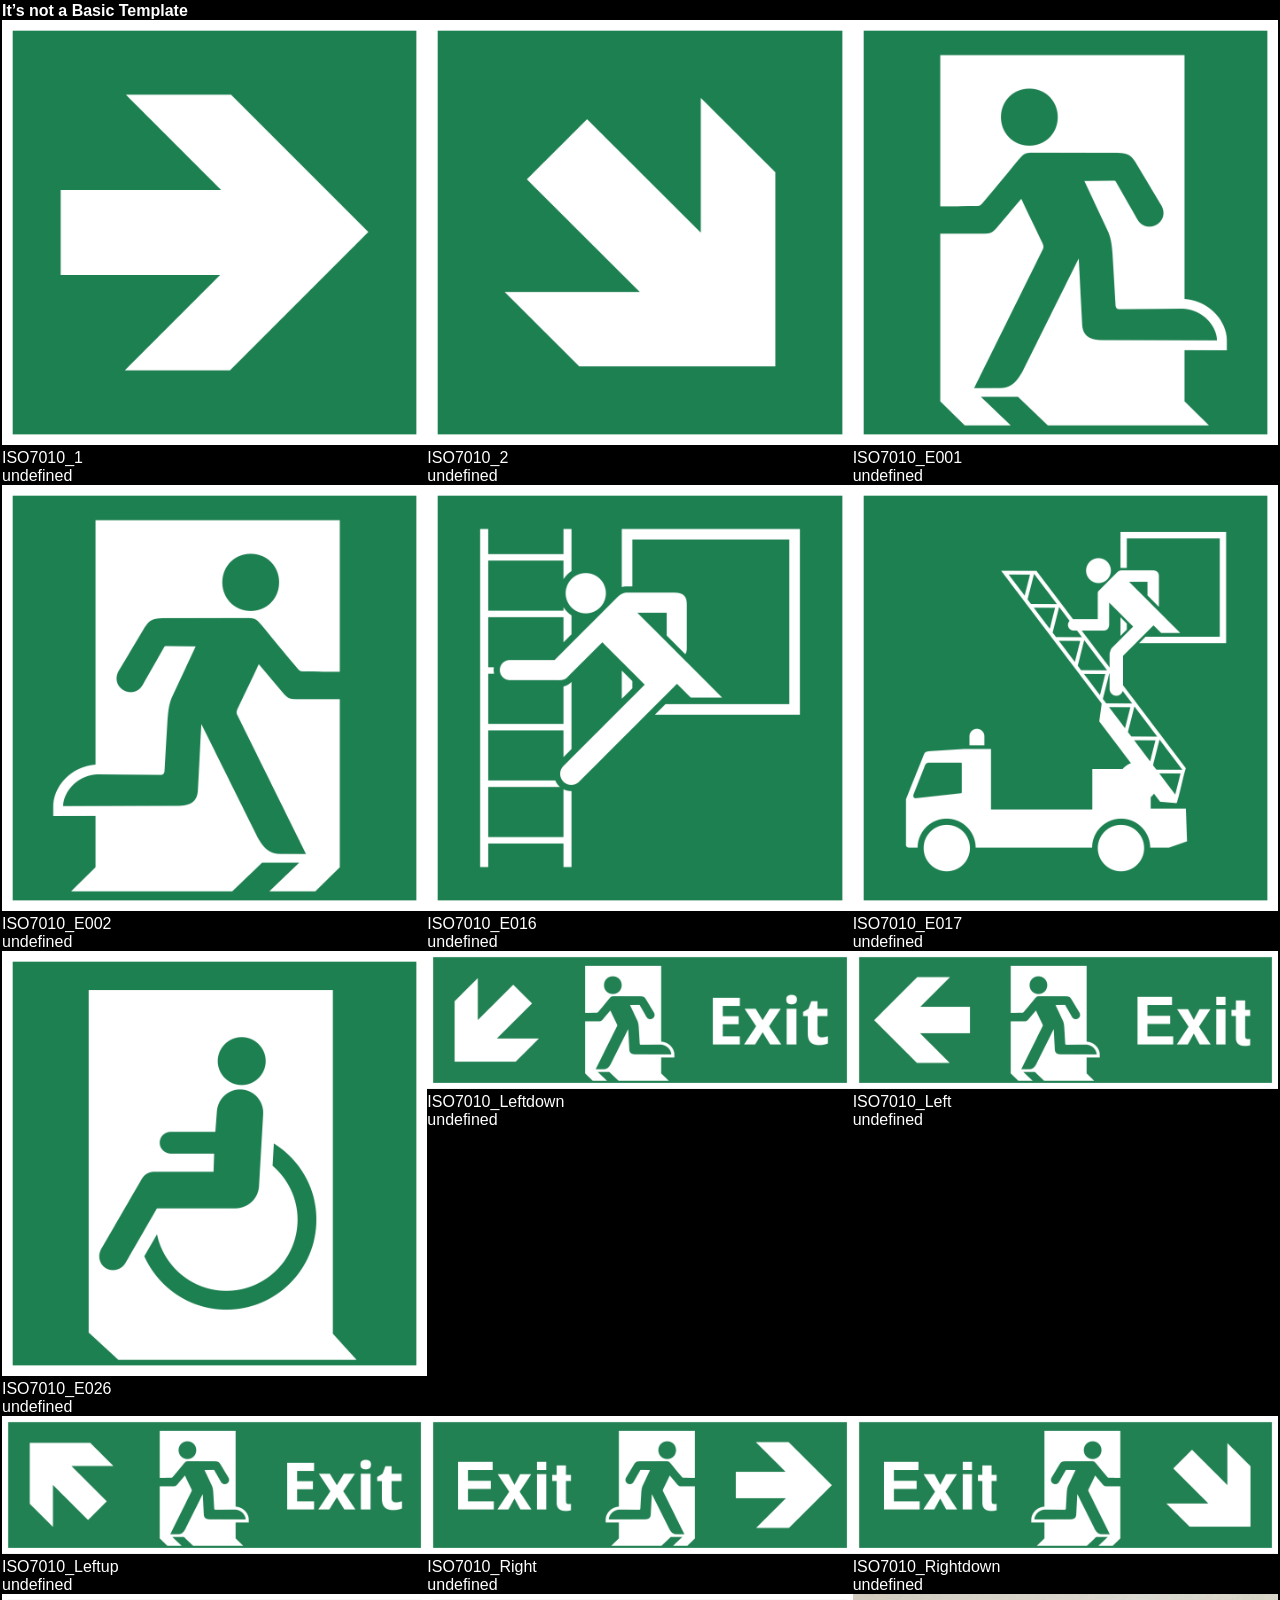
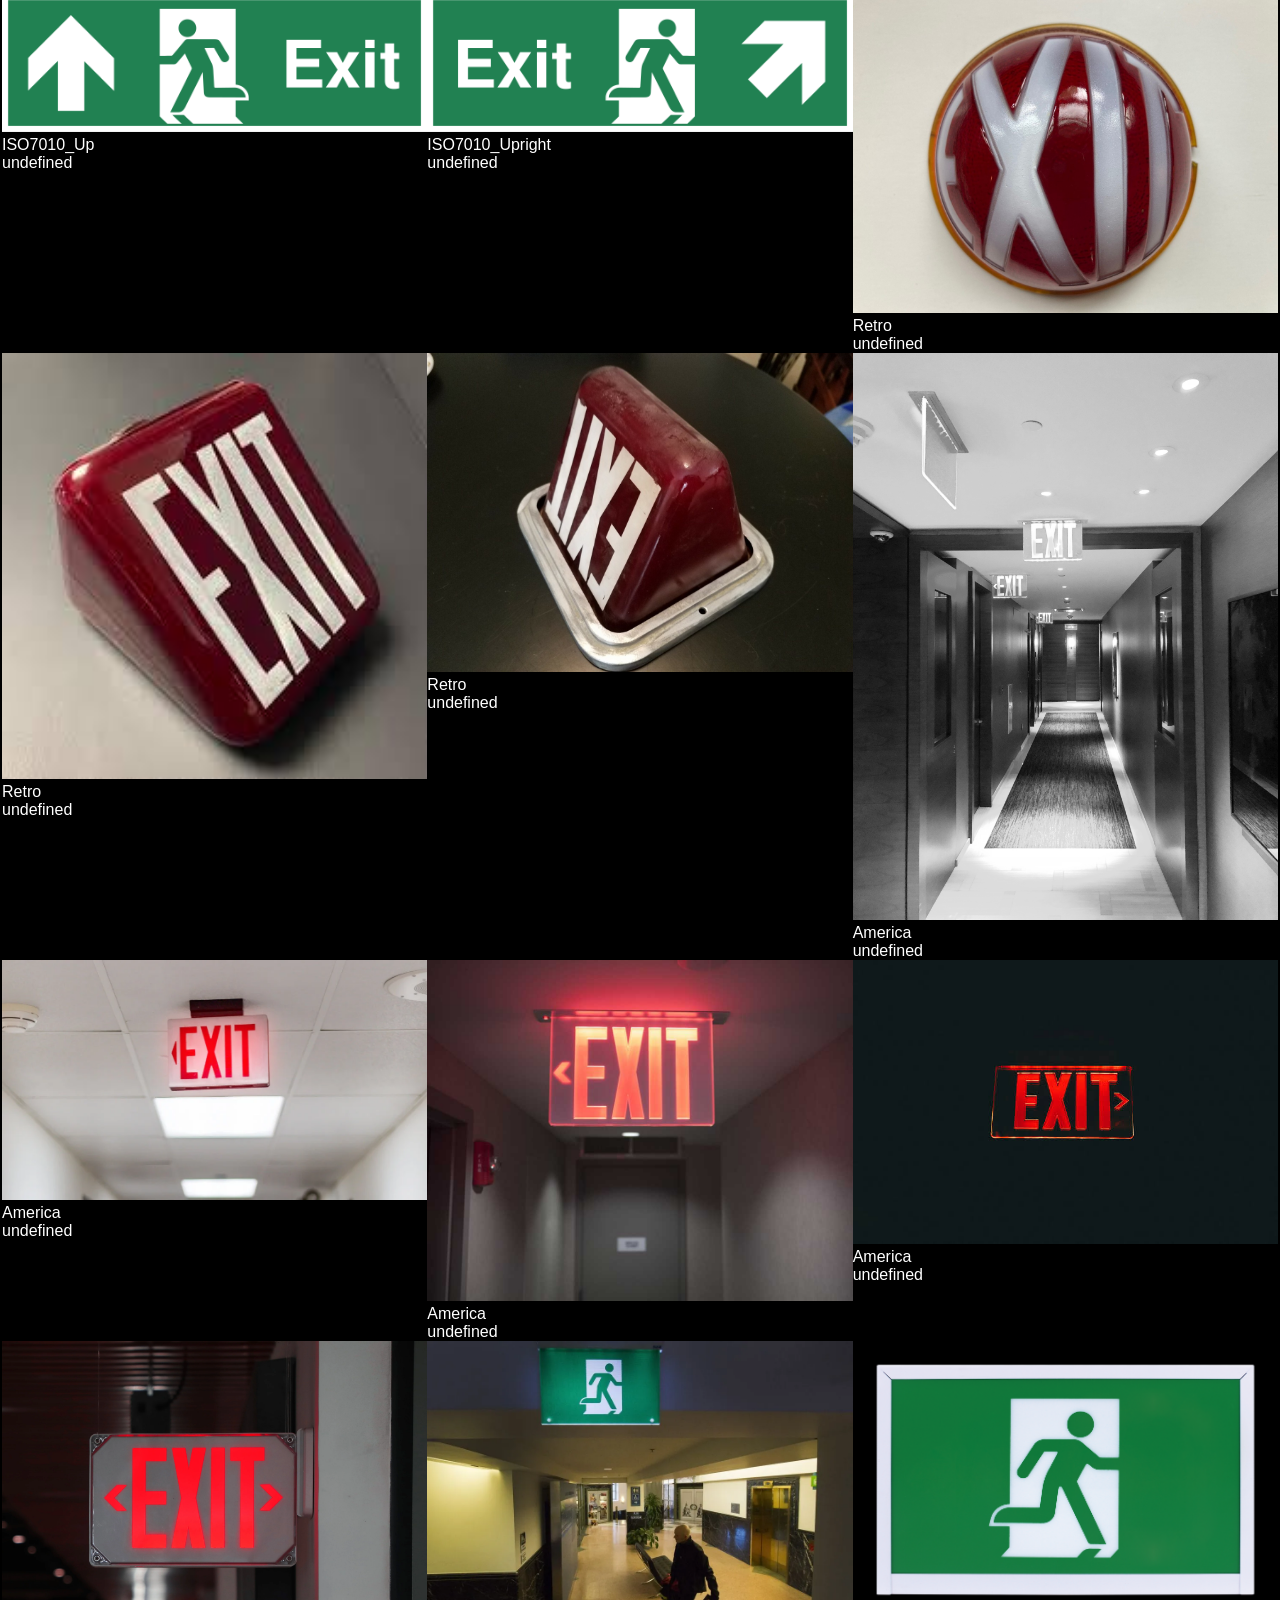
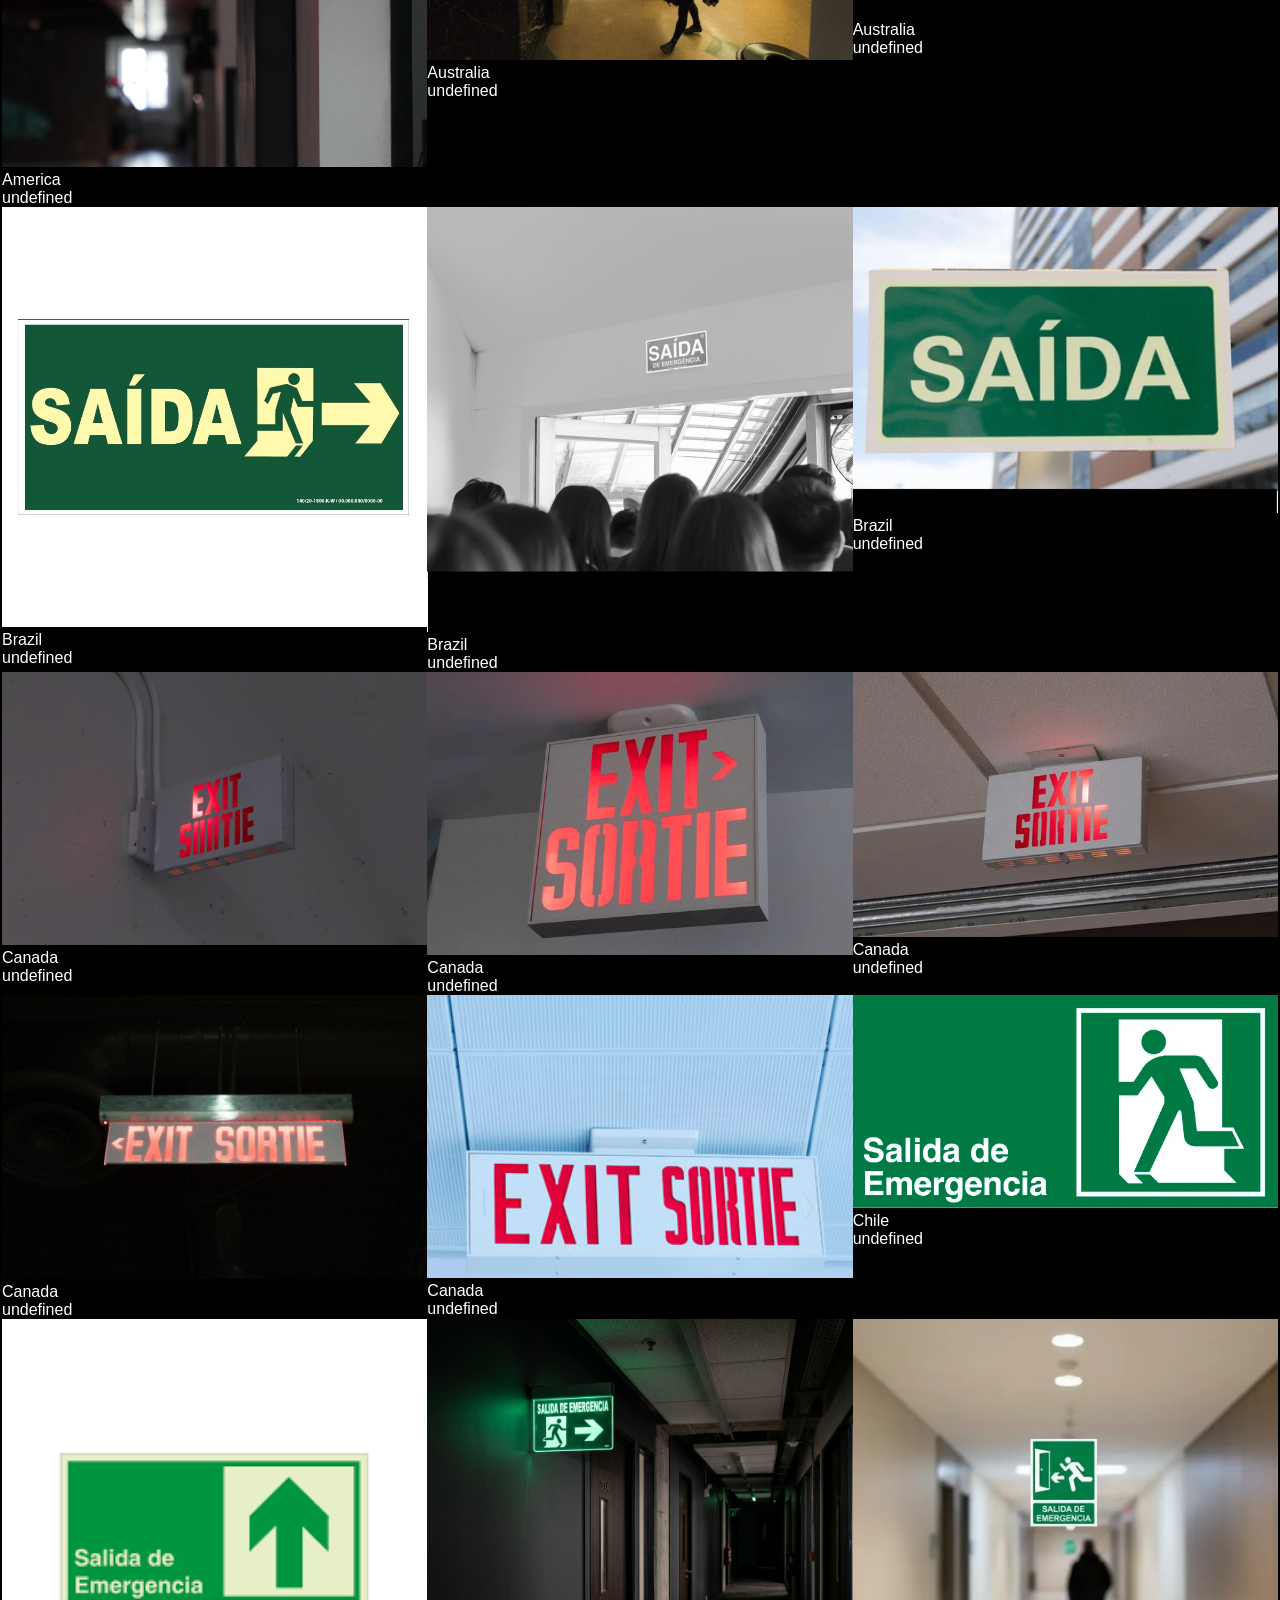
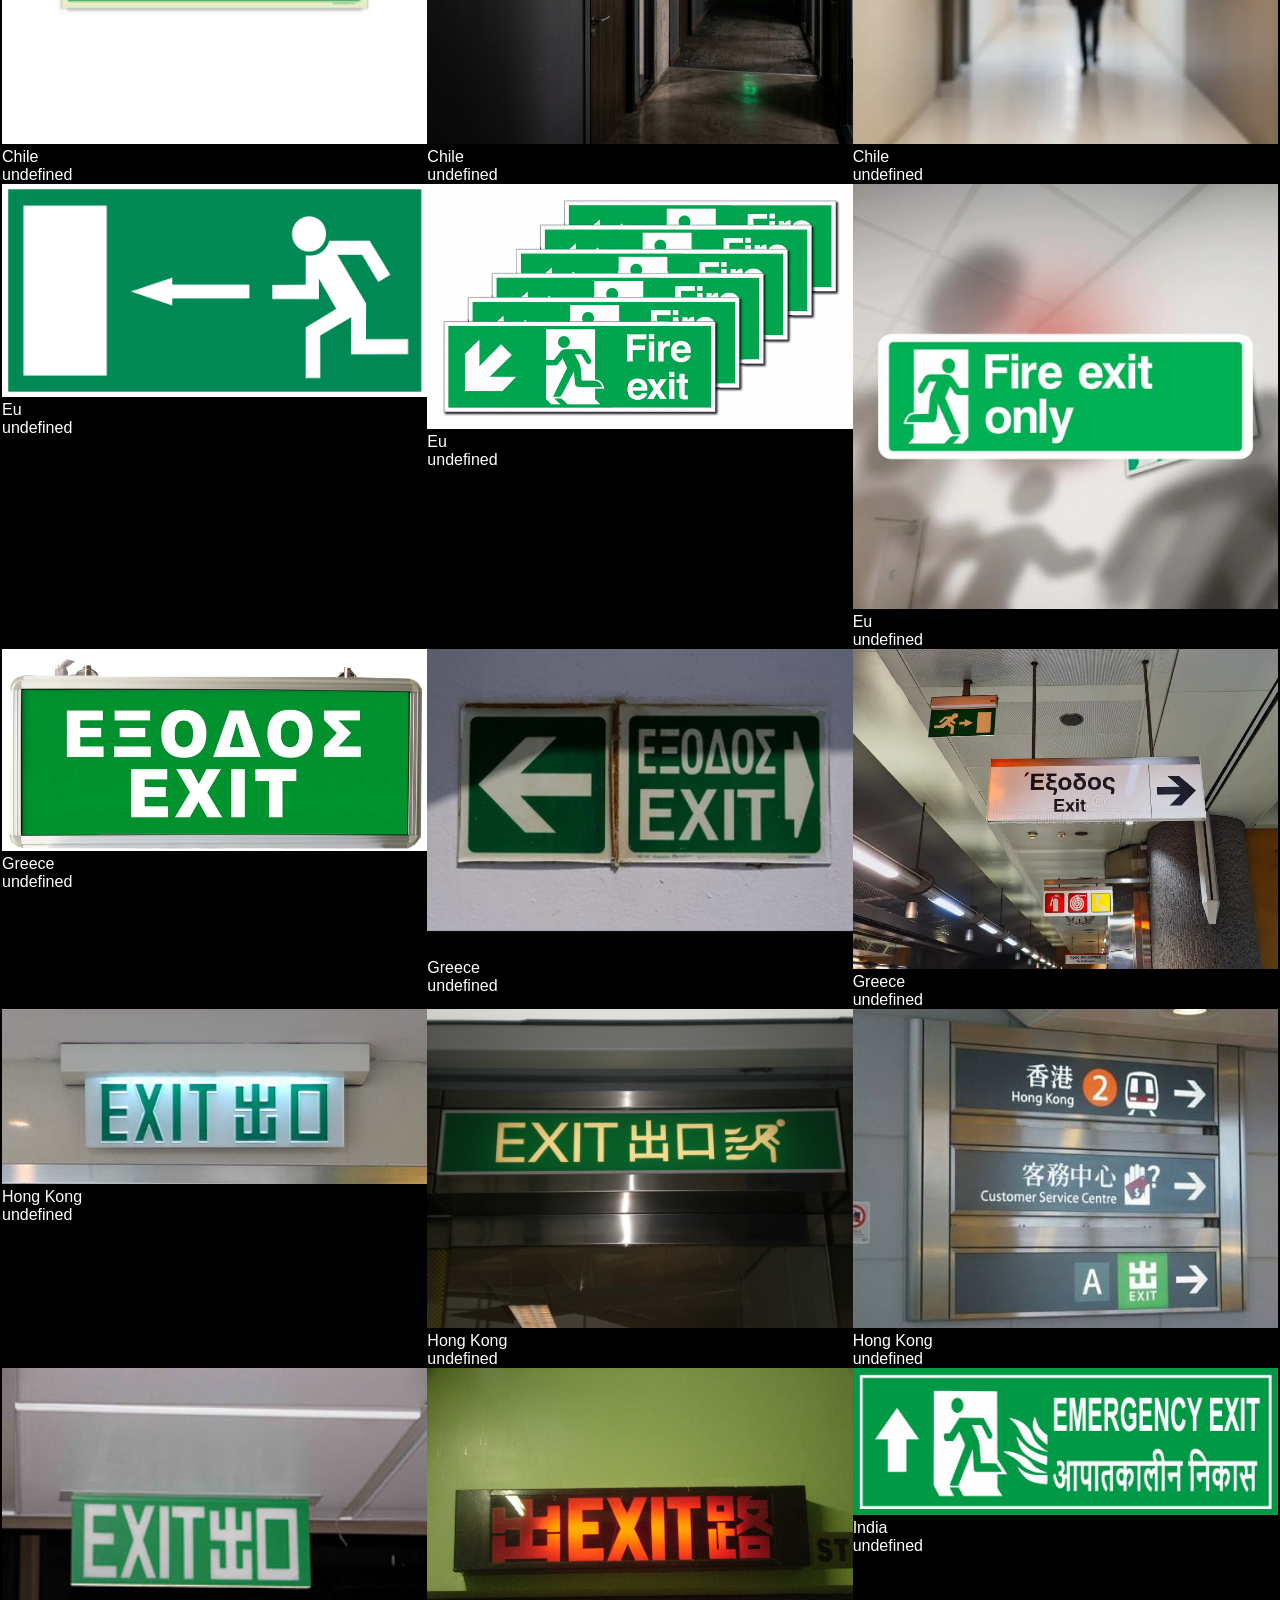
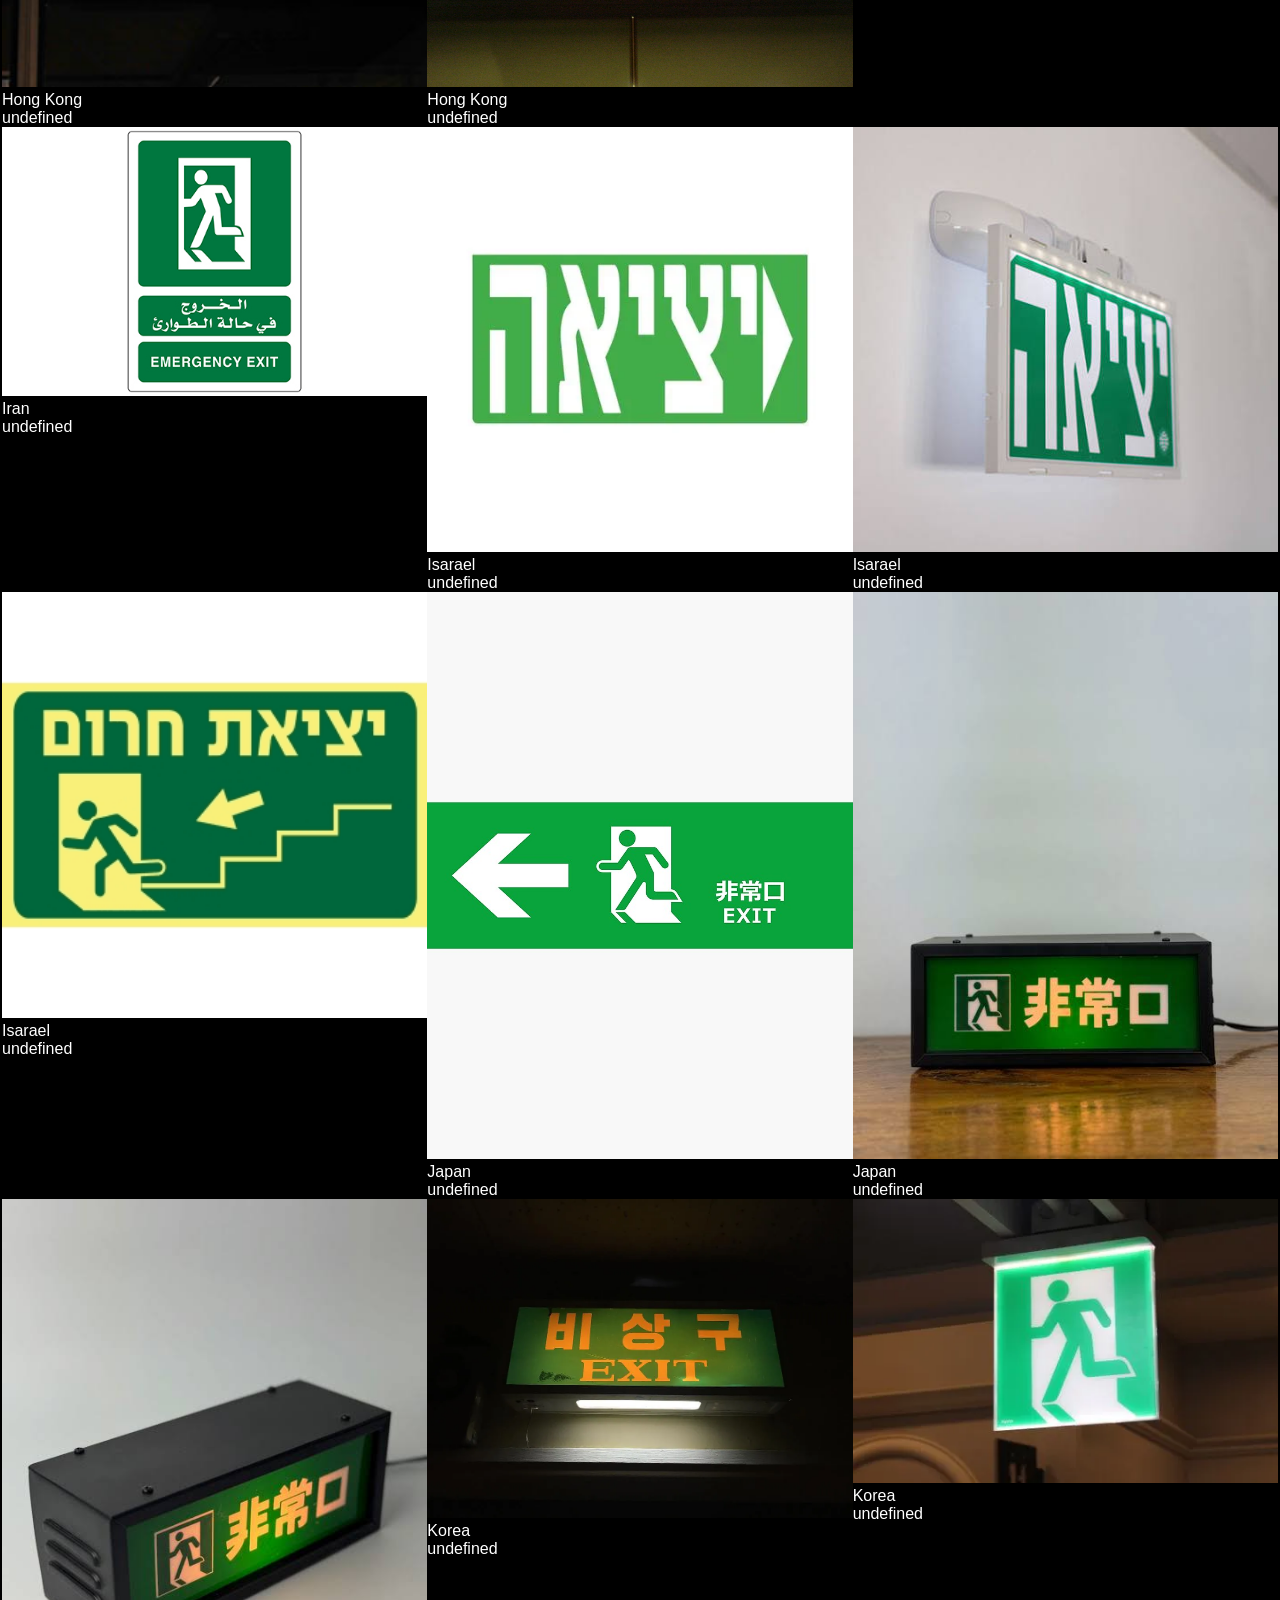
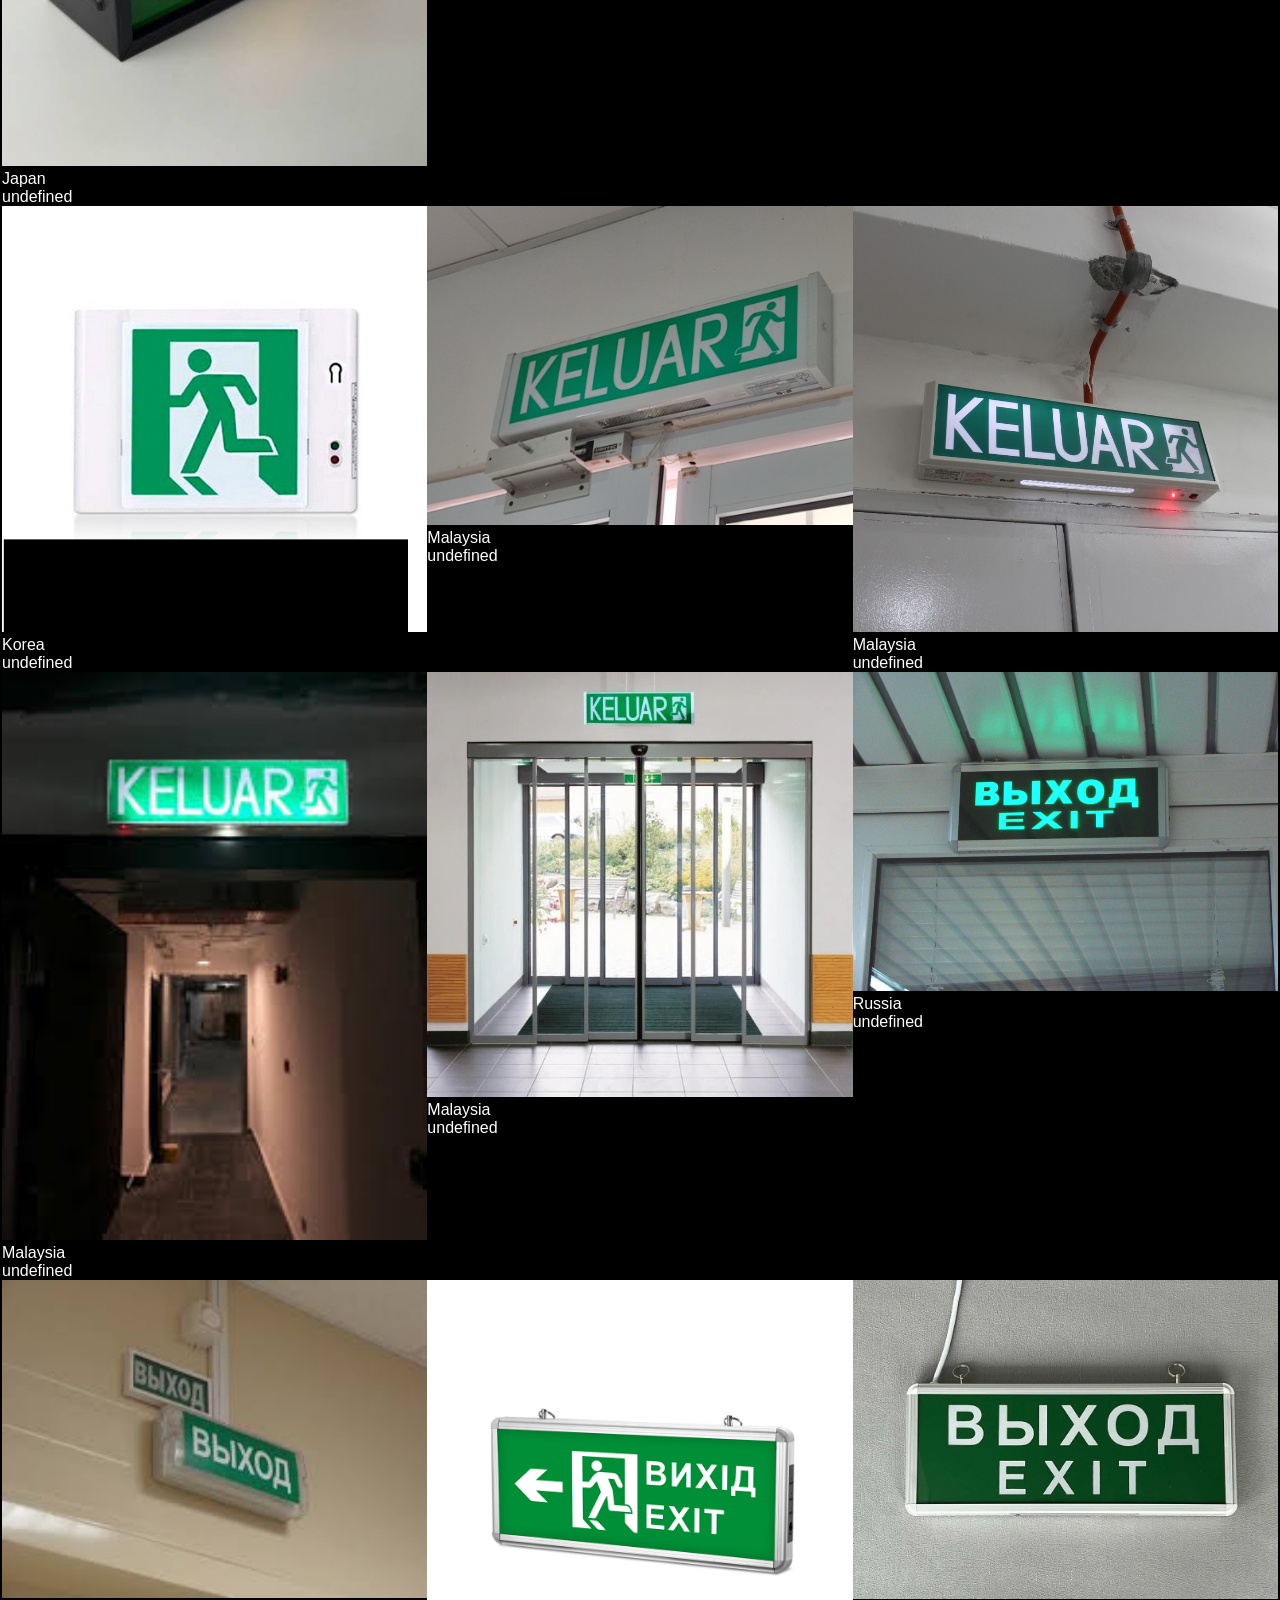
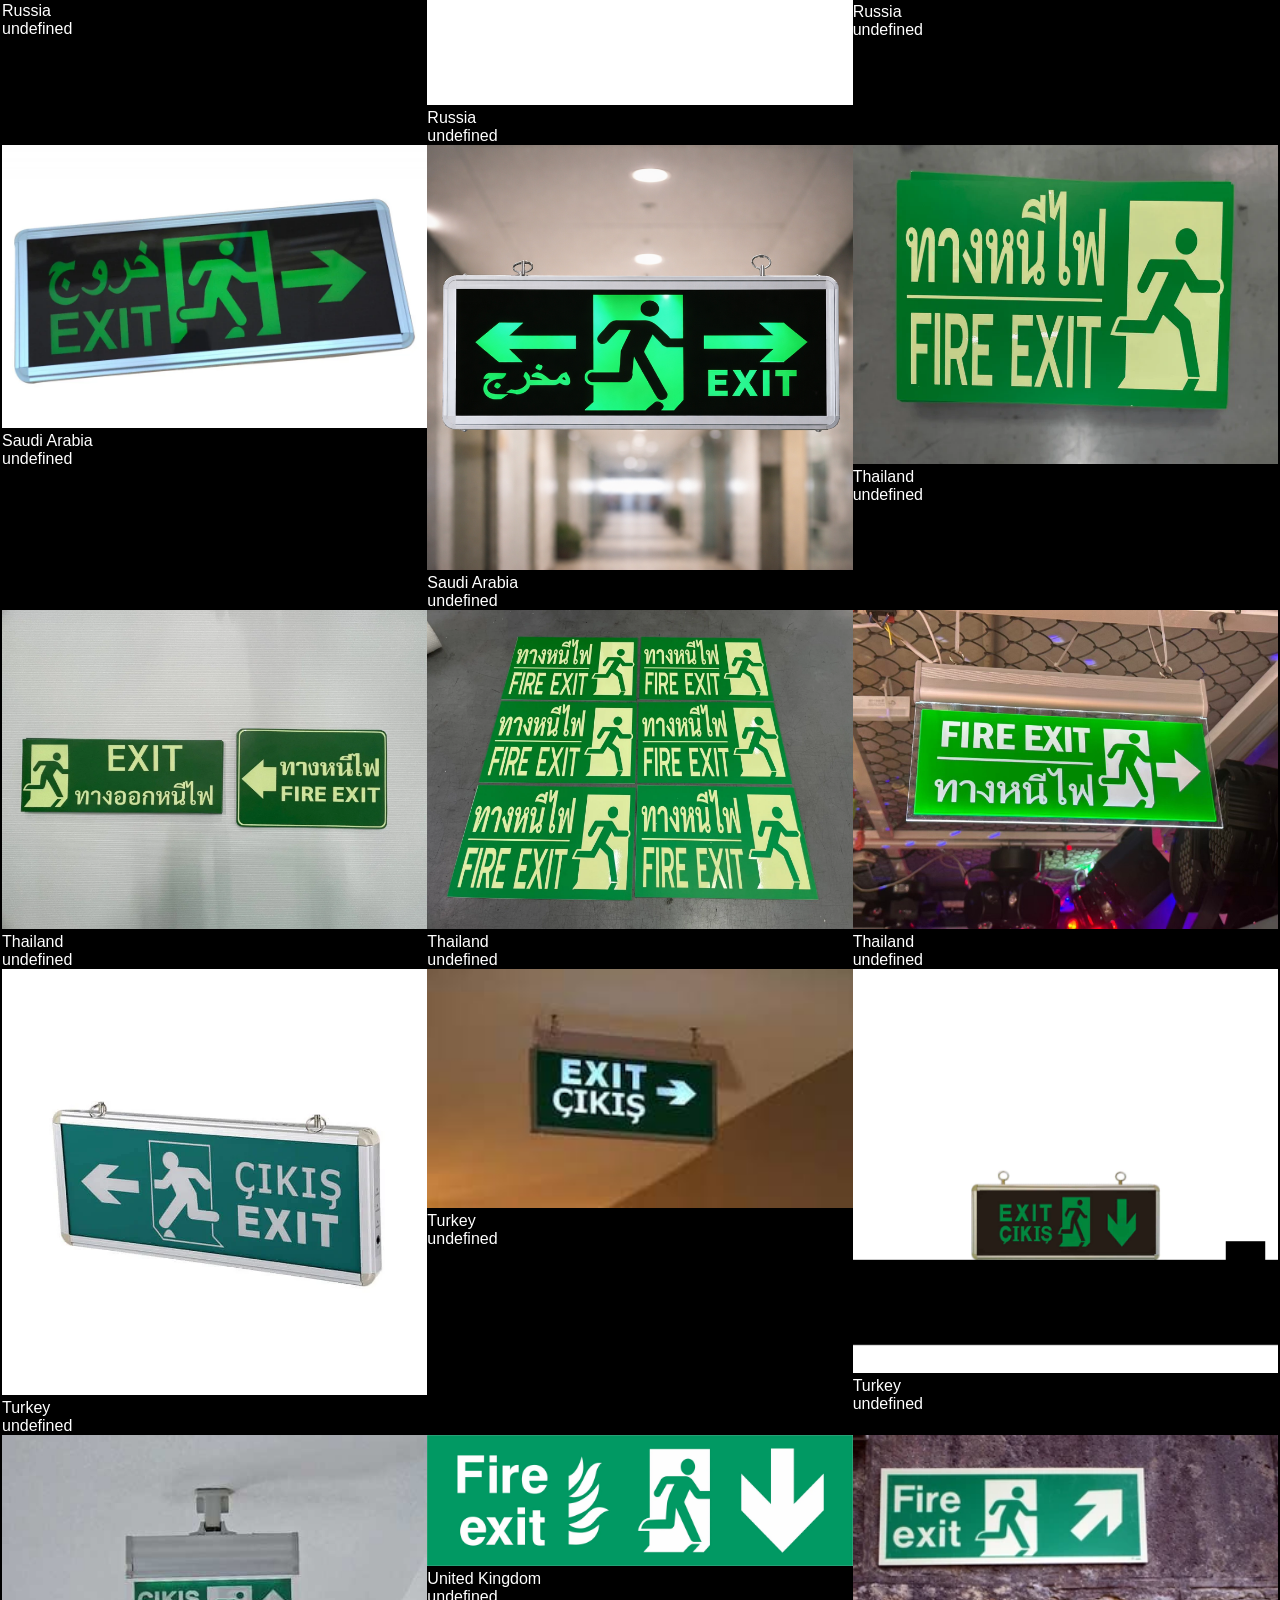
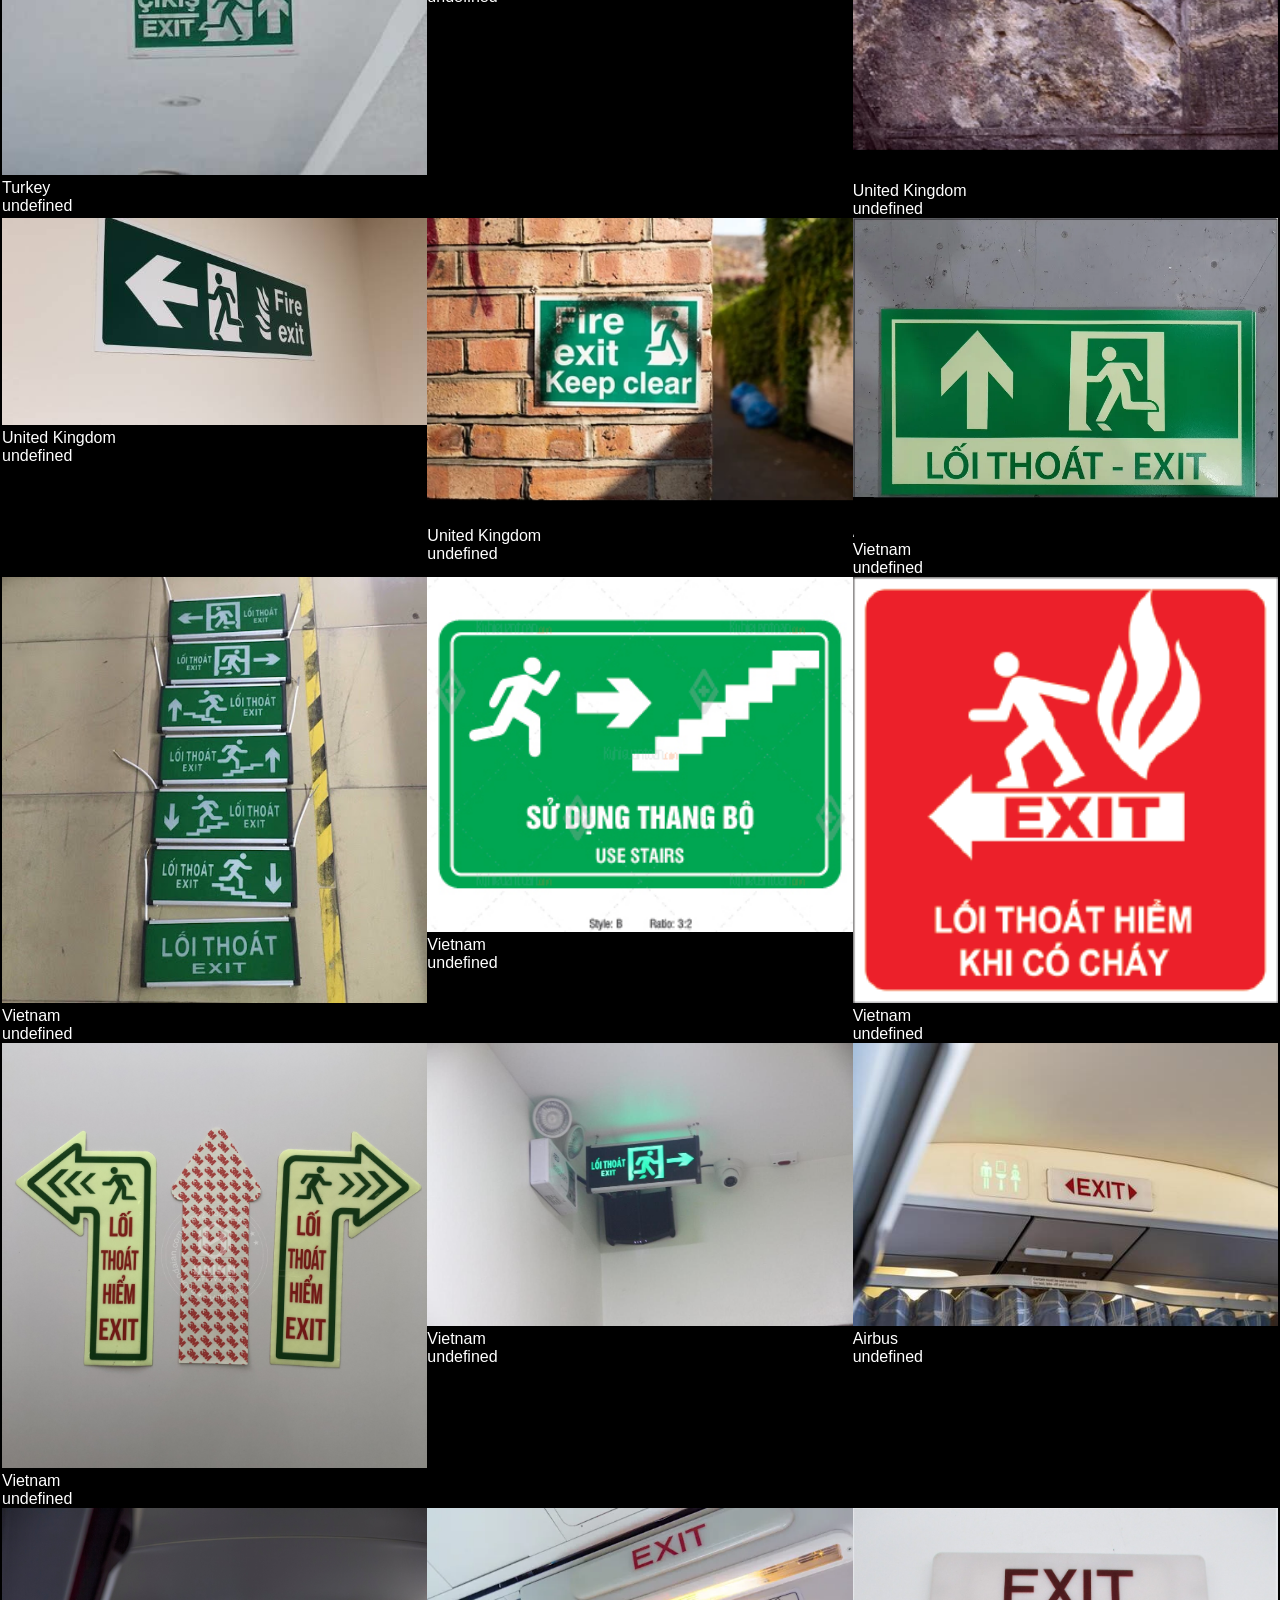
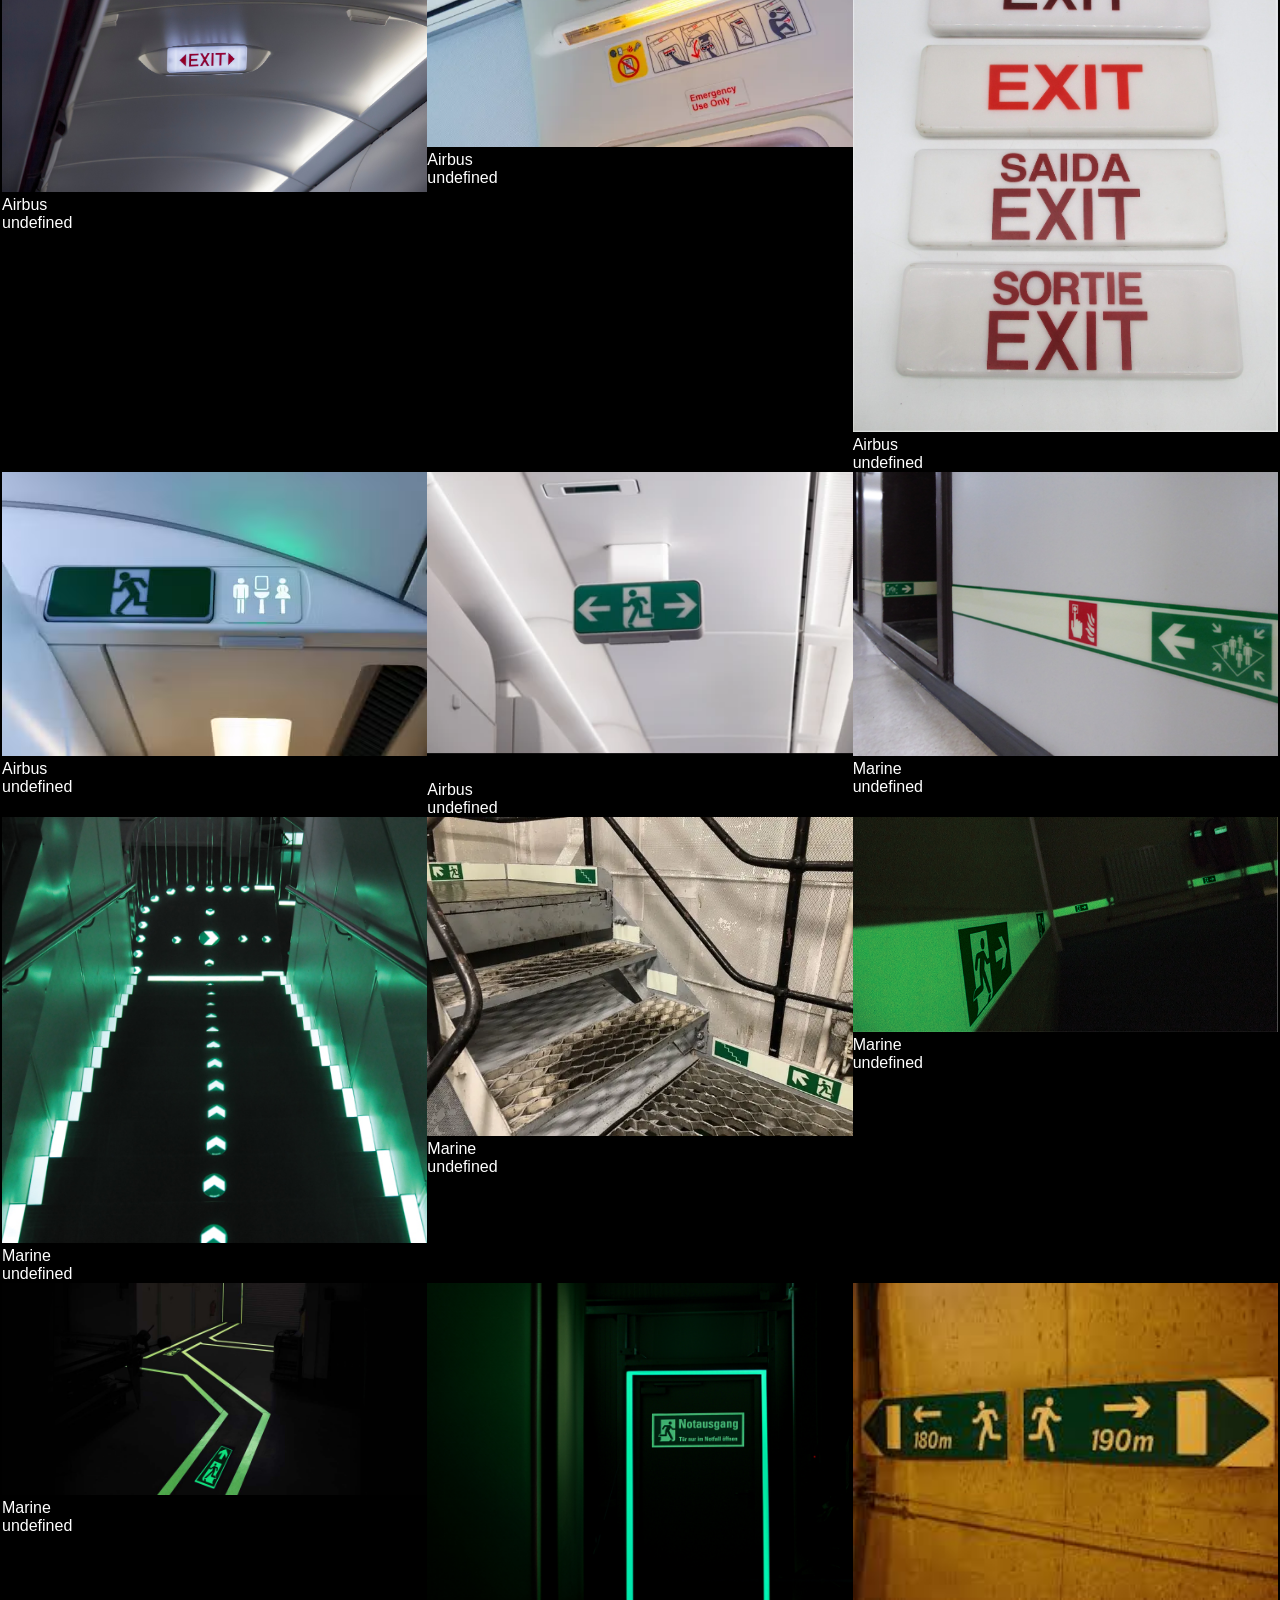
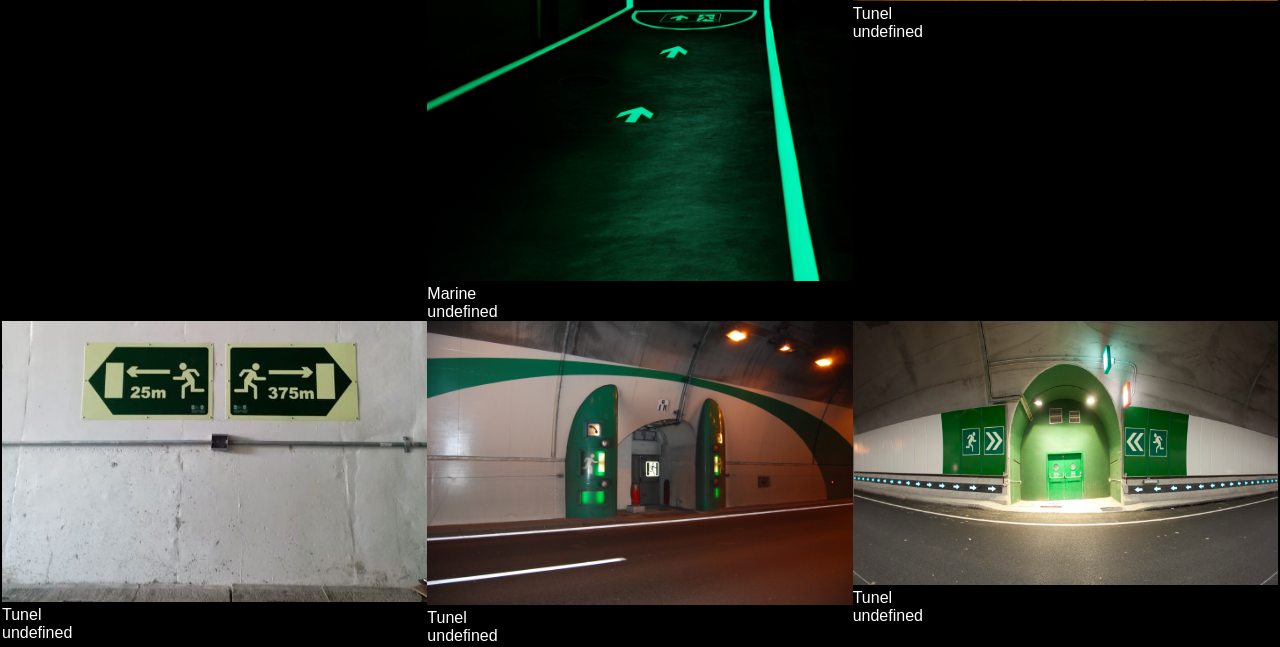
==== index.html @ 19d62154 "Initial commit" ====
<!doctype html>
<html lang="de">
<head>
  <meta charset="utf-8">
  <meta name="viewport" content="width=device-width, initial-scale=1.0">
  <title>Basic Template</title>

  <link rel="stylesheet" href="/assets/css/fonts.css">
  <link rel="stylesheet" href="/assets/css/screen.css">

  <script type="module" src="assets/js/main.js"></script>


</head>


<body>

  <h1>It’s not a Basic Template</h1>



    


    <div class="katalog-grid" id="katalog"></div>

</body>

</html>
---- assets/css/fonts.css ----
@font-face {
  font-family:Vinta;
  src:url(/assets/fonts/Vinta-SemiBold.woff2) format("woff2"),
  font-weight:400;
  font-style:normal;
}

@font-face {
  font-family:Vinta;
  src:url(/assets/fonts/Vinta-SemiBoldItalic.woff2) format("woff2"),
  font-weight:400;
  font-style:italic;
}

@font-face {
  font-family:DN Manuscript;
  src:url(/assets/fonts/DNManuscript.woff2) format("woff2"),
  font-weight:400;
}
---- assets/css/screen.css ----
*{
  margin: 0;
  padding: 0;
}

body {
  font-family: Verdana;
  padding: 2px;
  font-size: 16px;
}

h1{
  font-size: 1rem;
}

img{
  width: -webkit-fill-available;
}

.katalog-grid {
  display: grid;
  grid-template-columns: repeat(auto-fit, minmax(400px, 1fr));
}

@font-face {
  font-family: 'Neue Haas Grotesk Text Pro';
  src: url('fonts/NeueHaasGroteskTextPro-Medium.woff2') format('woff2');
  font-weight: 500; /* Medium */
  font-style: normal;
}

@font-face {
  font-family: 'Neue Haas Grotesk Text Pro';
  src: url('fonts/NeueHaasGroteskTextPro-Bold.woff2') format('woff2');
  font-weight: 700; /* Bold */
  font-style: normal;
}

* {
  margin: 0;
  padding: 0;
  box-sizing: border-box;
}

body {
  background-color: #000000;
  color: #ffffff;
  font-family: 'Neue Haas Grotesk Text Pro', -apple-system, sans-serif;
  font-weight: 500;
  overflow-x: hidden;
}

a {
  color: inherit;
  text-decoration: none;
}

.container {
  display: flex;
  min-height: 100vh;
  padding: 40px;
}

.sidebar {
  width: 300px;
  position: fixed;
  left: 40px;
  top: 40px;
  text-align: right; 
  z-index: 10;
}

.content-grid {
  margin-left: auto;
  display: grid;
  grid-template-columns: repeat(4, 180px); 
  gap: 40px;
  justify-content: end; 
  align-items: start;
}

.site-title {
  font-weight: 700; 
  font-size: 24px;
  line-height: 1.1;
  margin-bottom: 30px;
  letter-spacing: -0.02em;
}

.sub-title {
  font-weight: 700;
  font-size: 14px;
  display: block;
  margin-top: 20px;
  margin-bottom: 10px;
  color: #666; 
}

.menu ul {
  list-style: none;
}

.menu li {
  font-weight: 500;
  font-size: 16px;
  line-height: 1.4;
  margin-bottom: 4px;
}

.menu li.active a,
.menu li a:hover {
  color: #00ff00; 
}

.grid-item {
  display: flex;
  flex-direction: column;
}

.image-wrapper {
  width: 100%;
  height: 240px; 
  background-color: #111;
  overflow: hidden;
  margin-bottom: 12px;
}

.image-wrapper img {
  width: 100%;
  height: 100%;
  object-fit: cover;
  filter: grayscale(100%);
  transition: filter 0.3s ease;
}

.grid-item:hover img {
  filter: grayscale(0%);
}

.green-tint {
  position: relative;
  background-color: #00ff00;
}
.green-tint img {
  mix-blend-mode: multiply;
  filter: grayscale(0%);
}

.item-info {
  font-weight: 500;
  font-size: 13px;
  line-height: 1.3;
}

.item-title {
  color: #ffffff;
}

.item-desc {
  color: #888888;
}
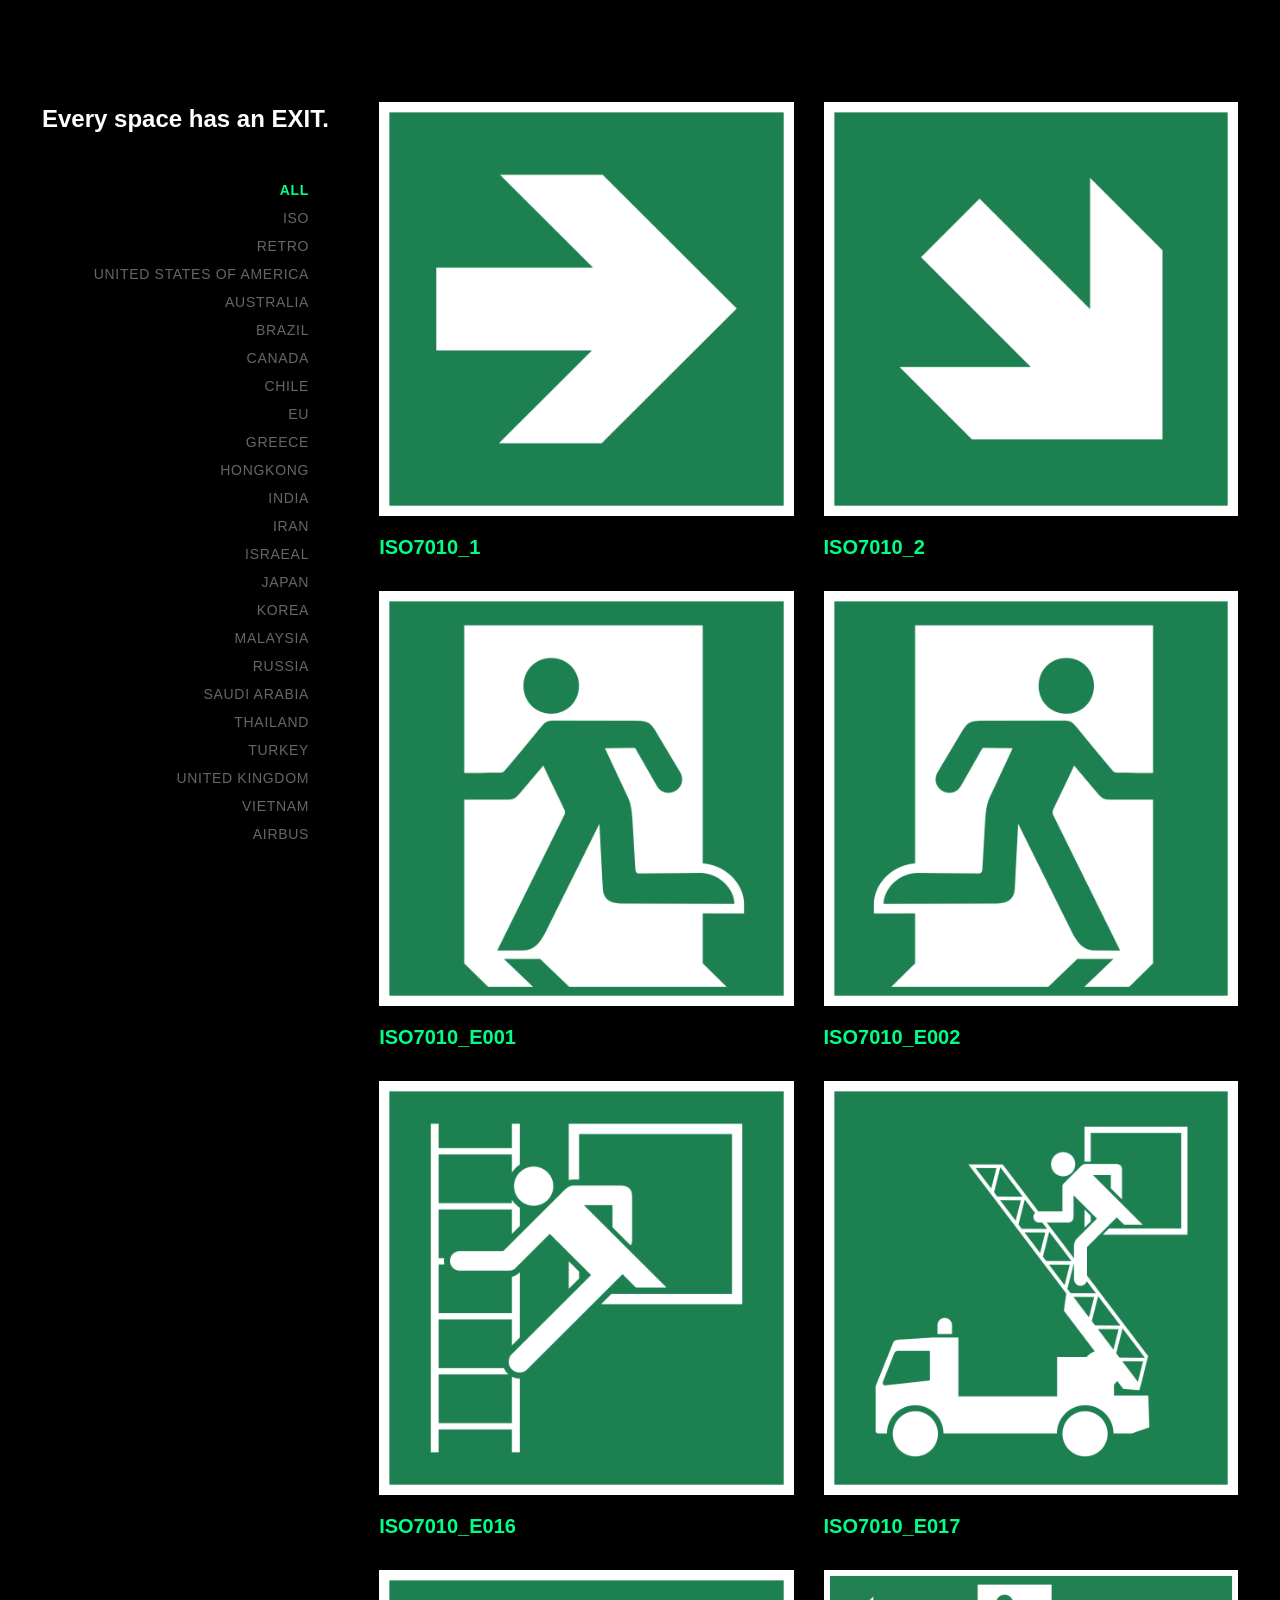
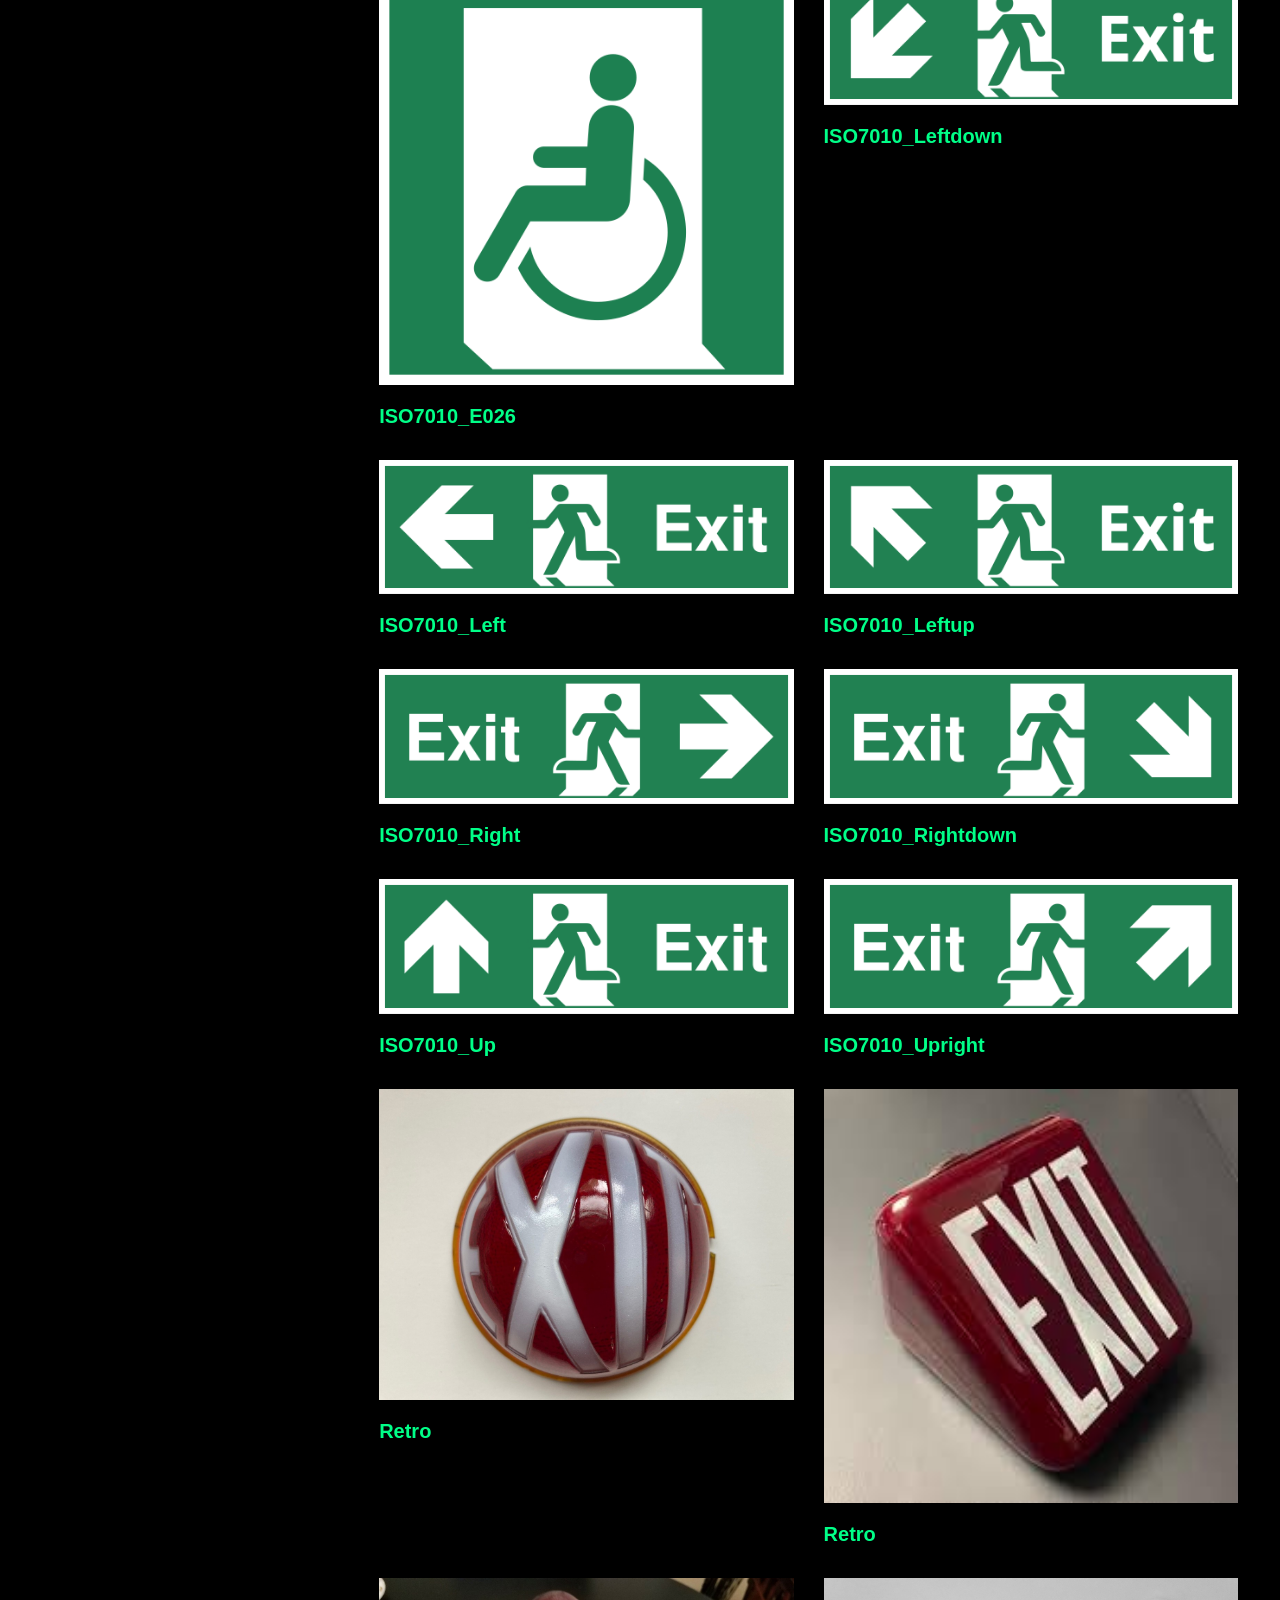
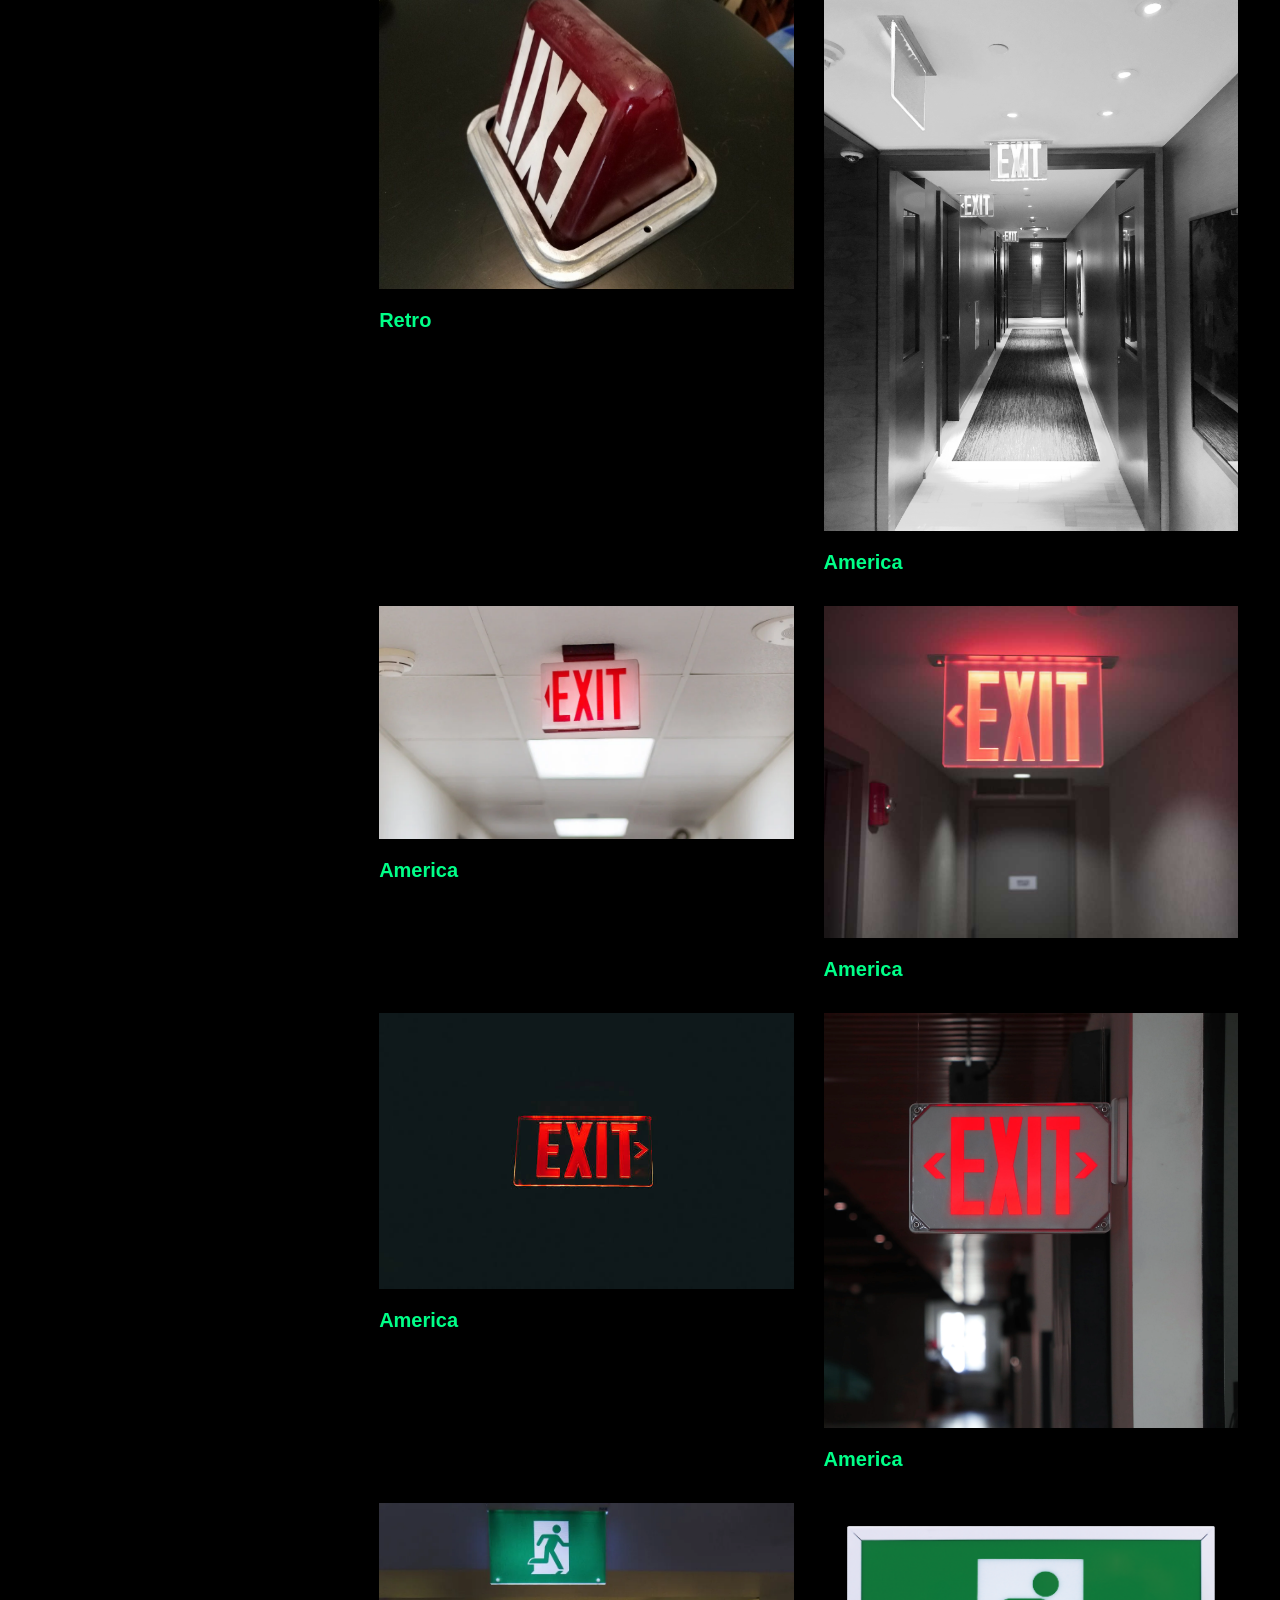
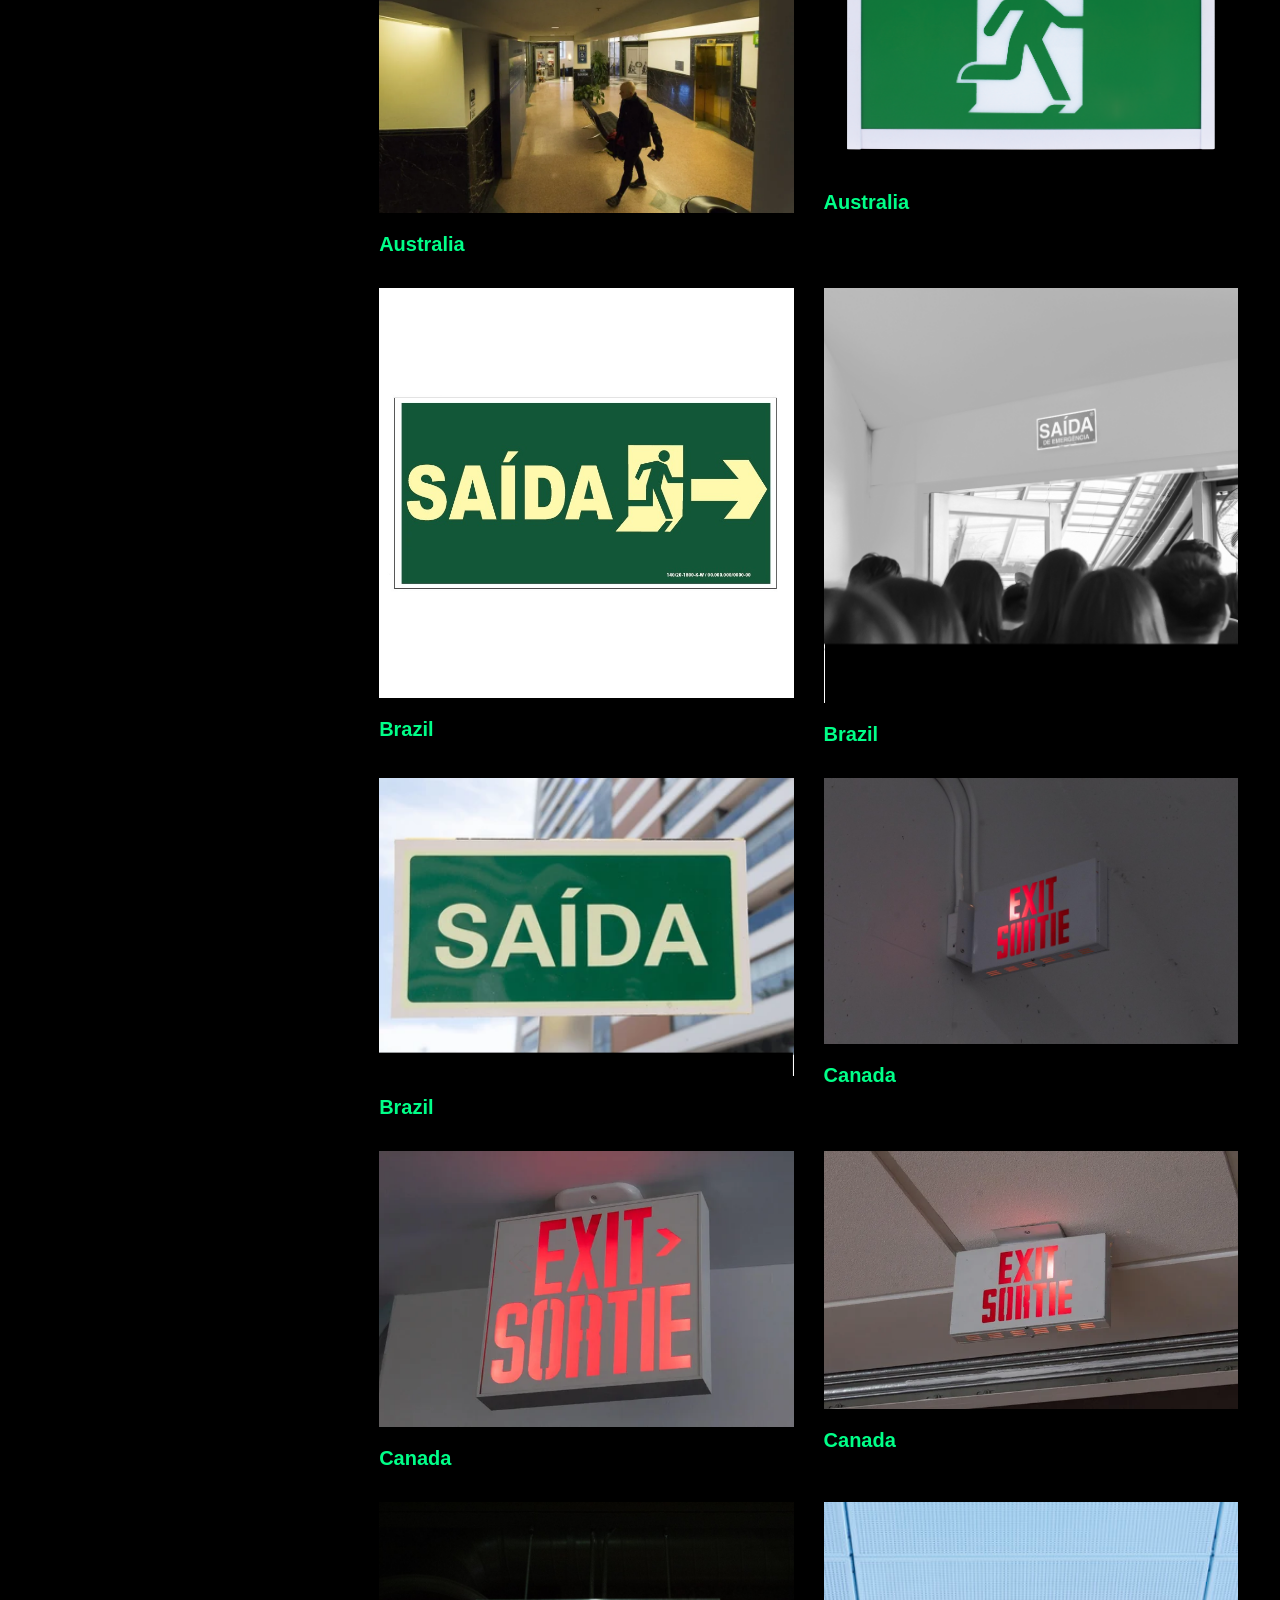
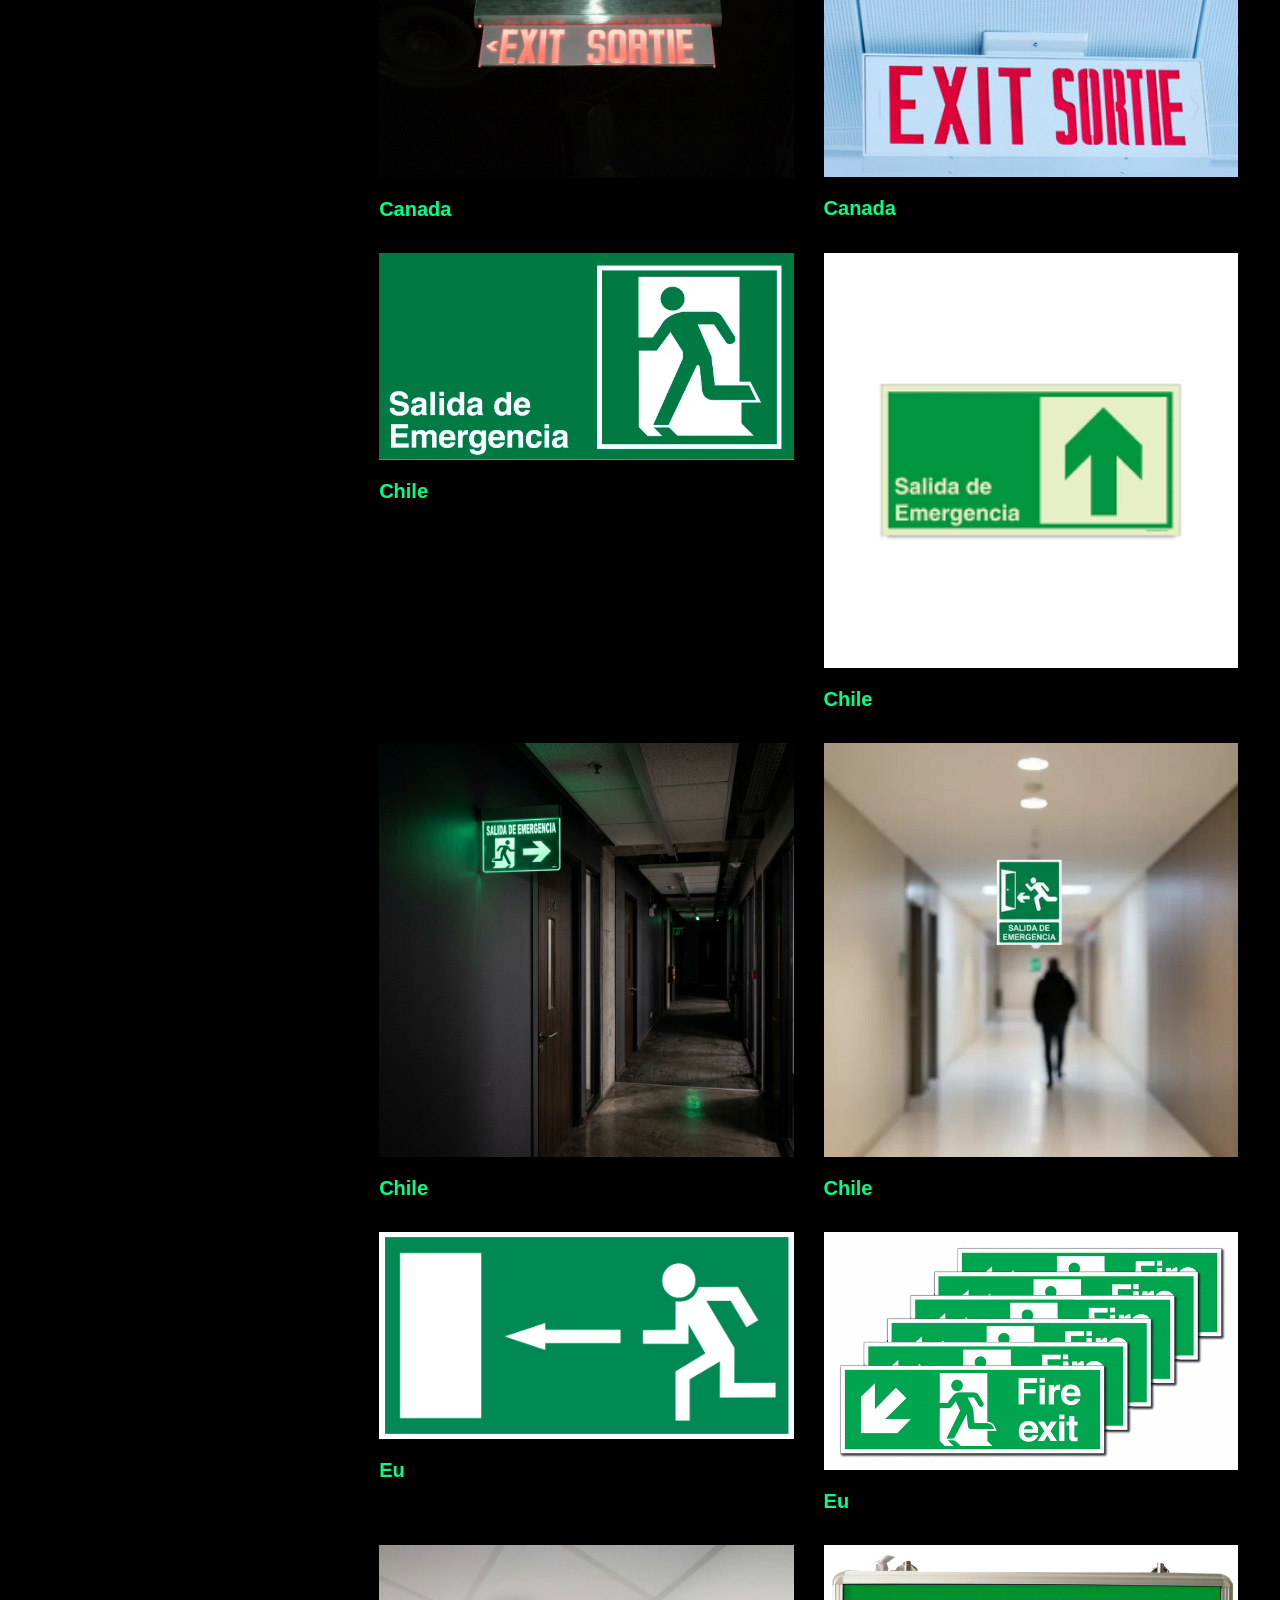
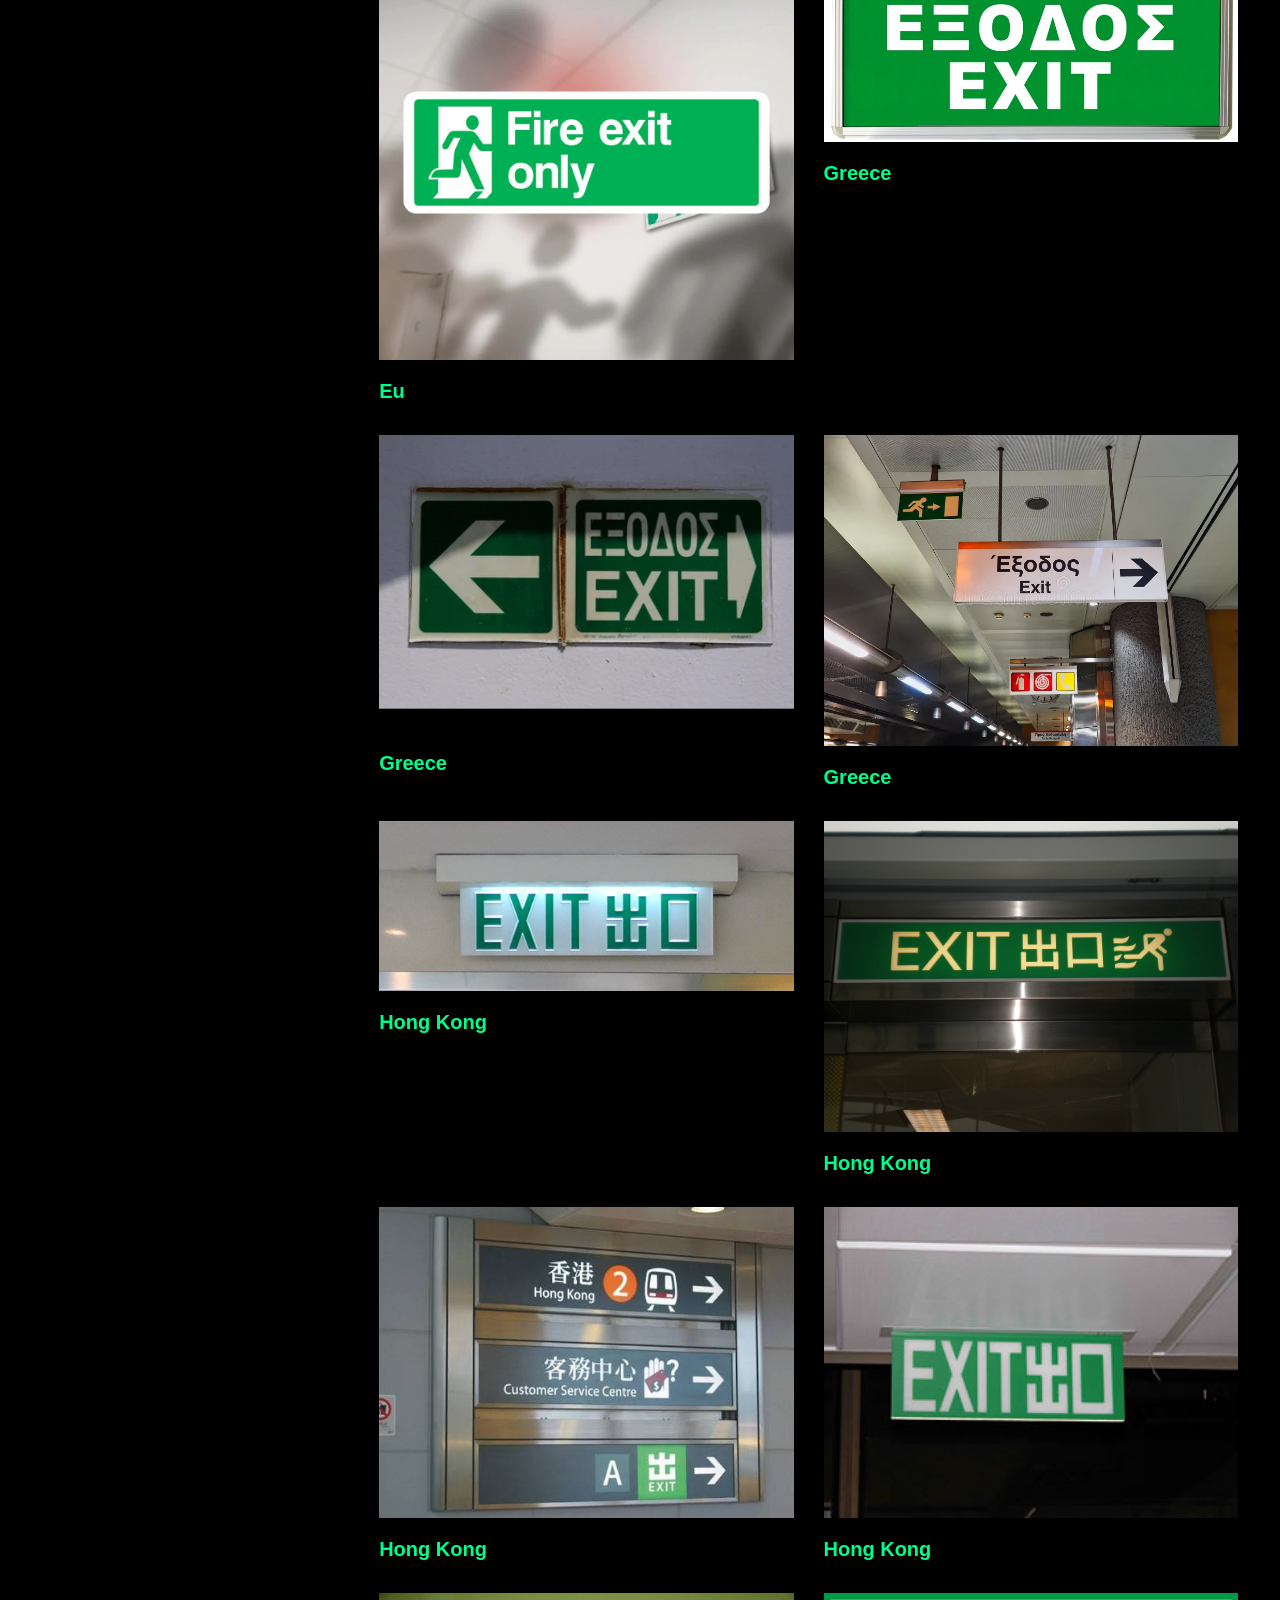
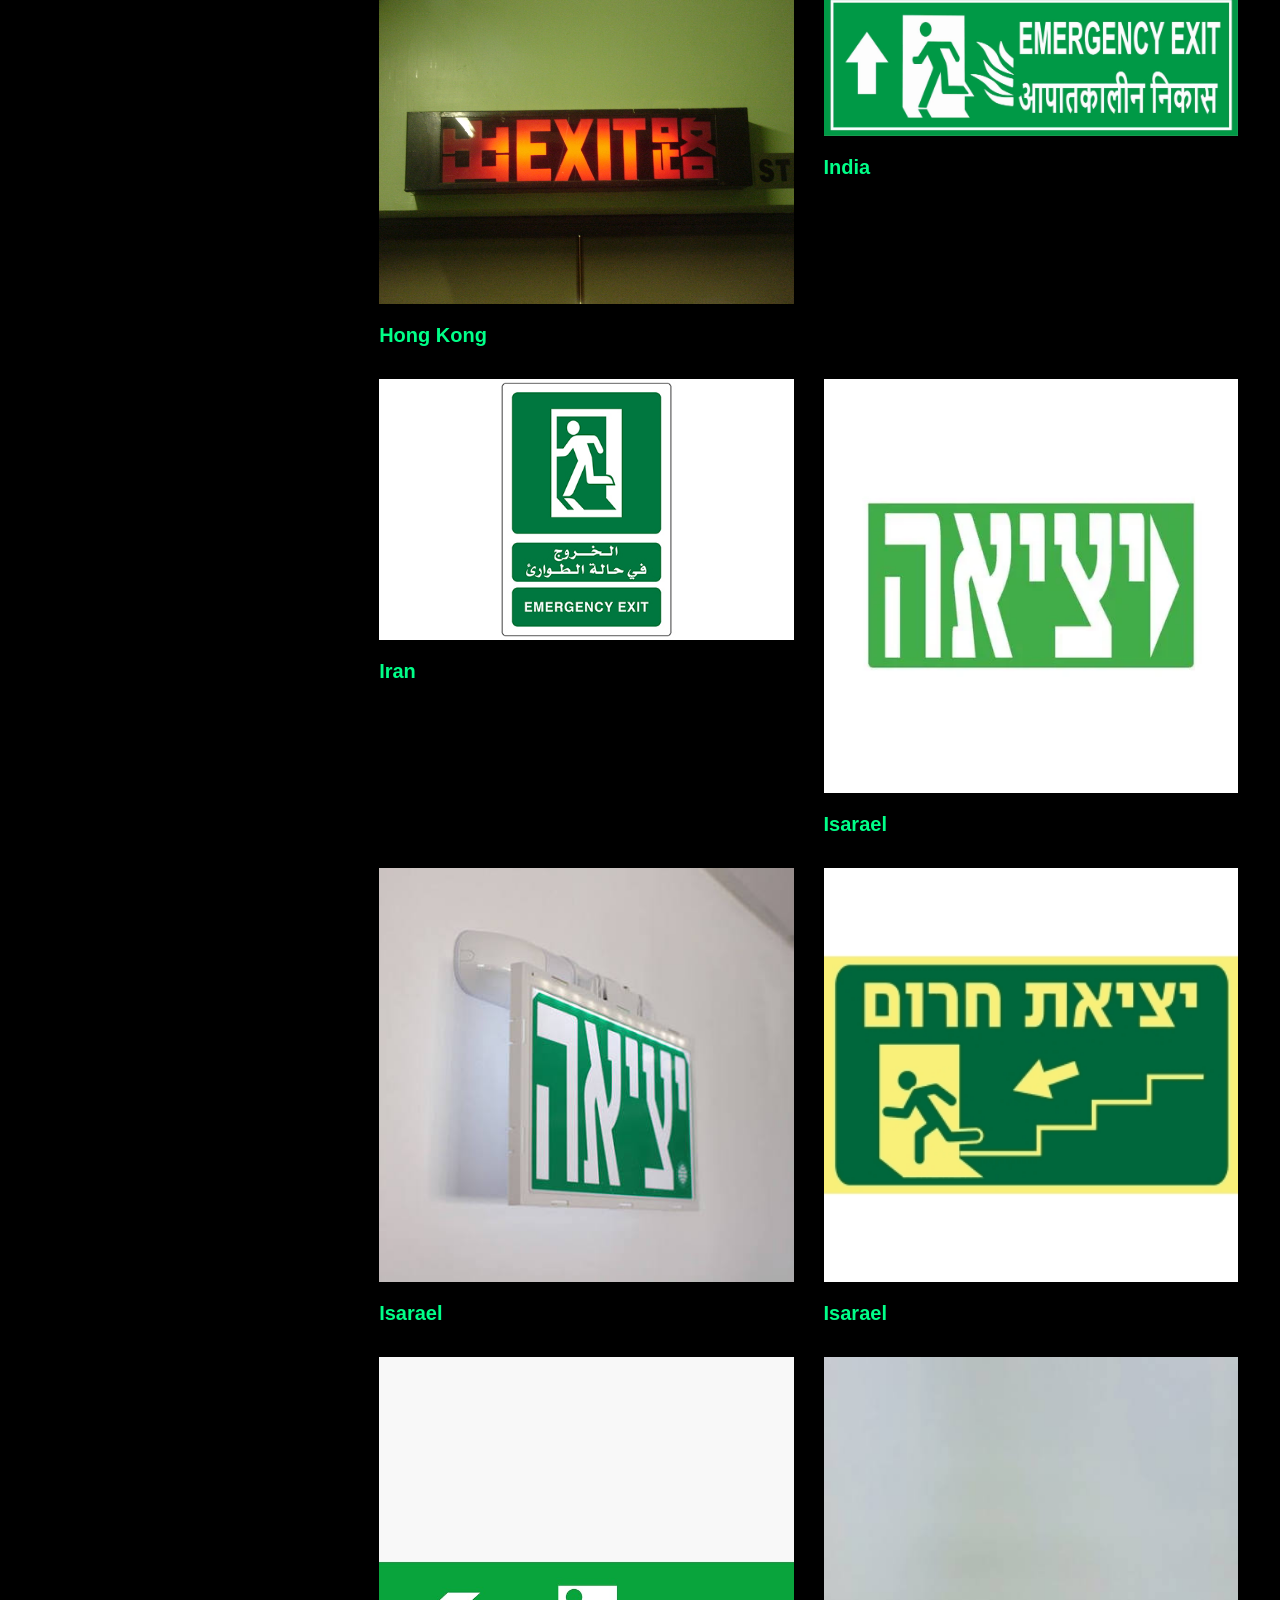
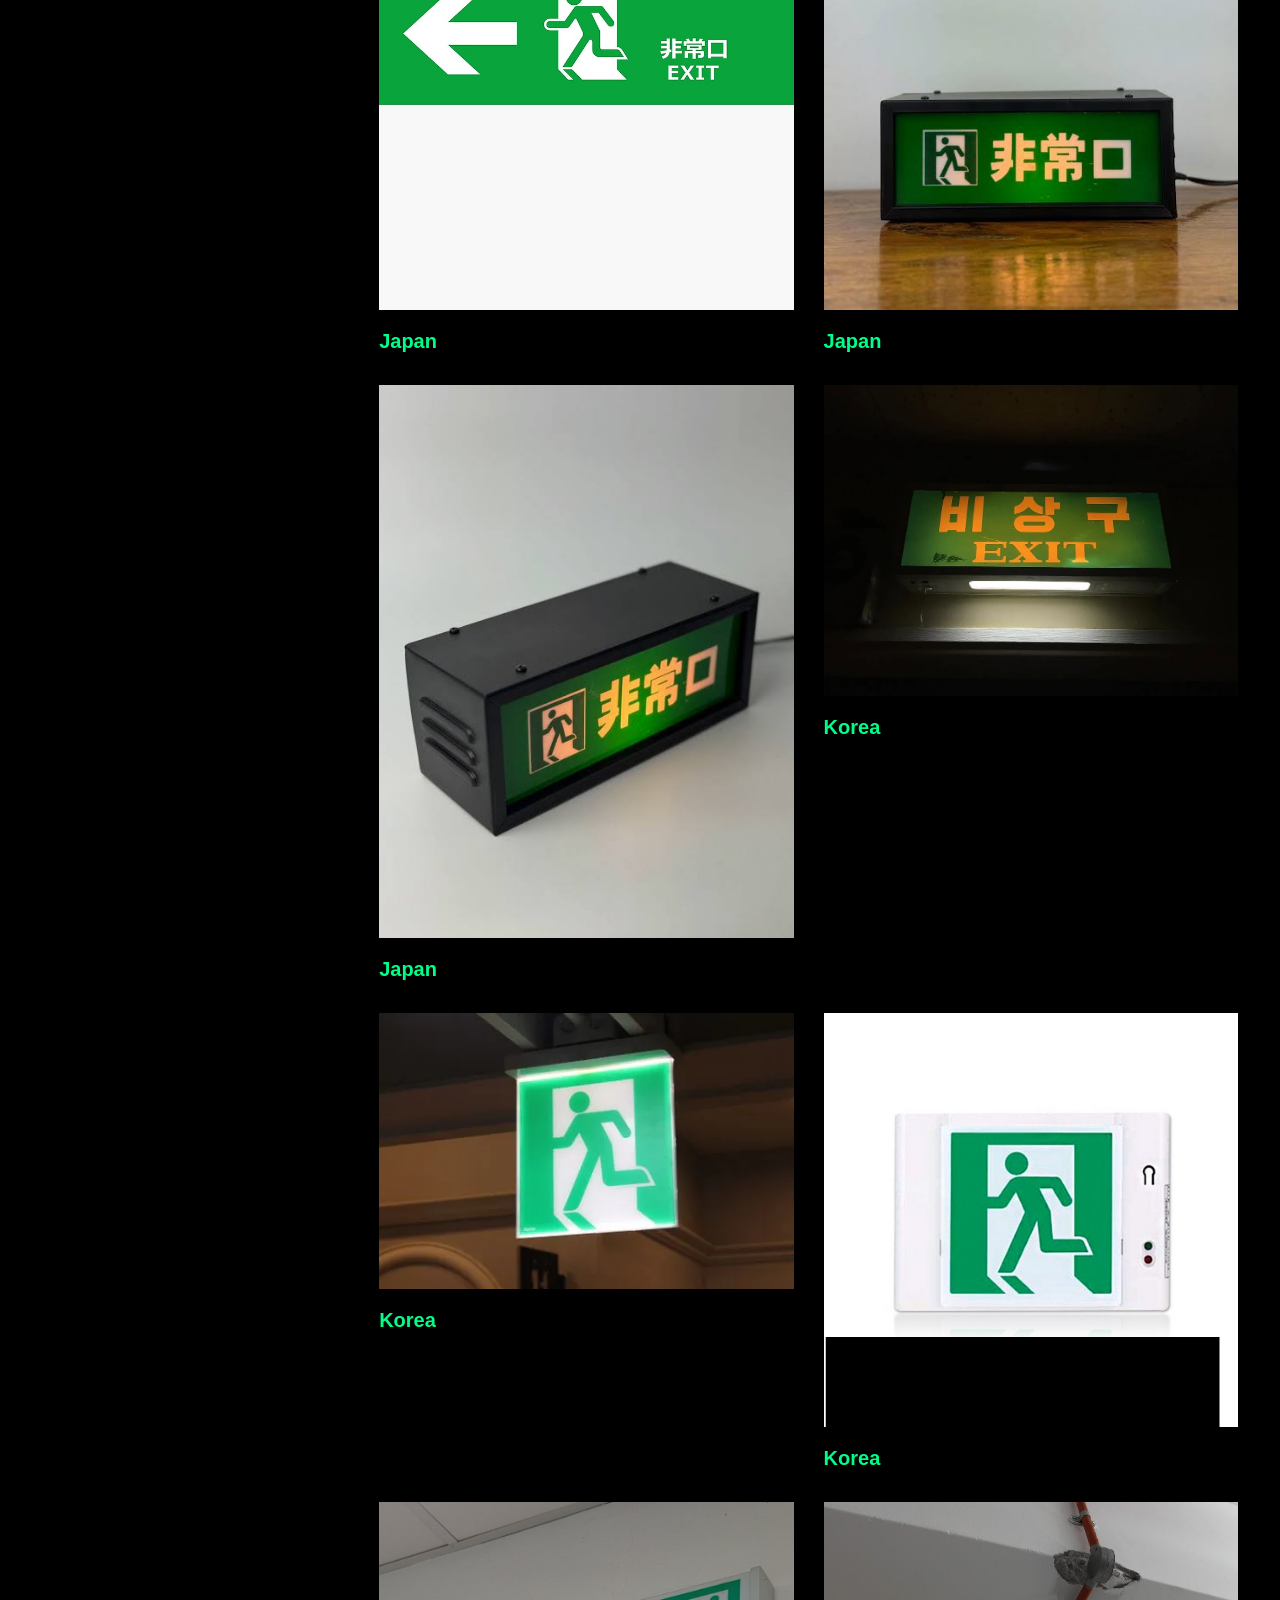
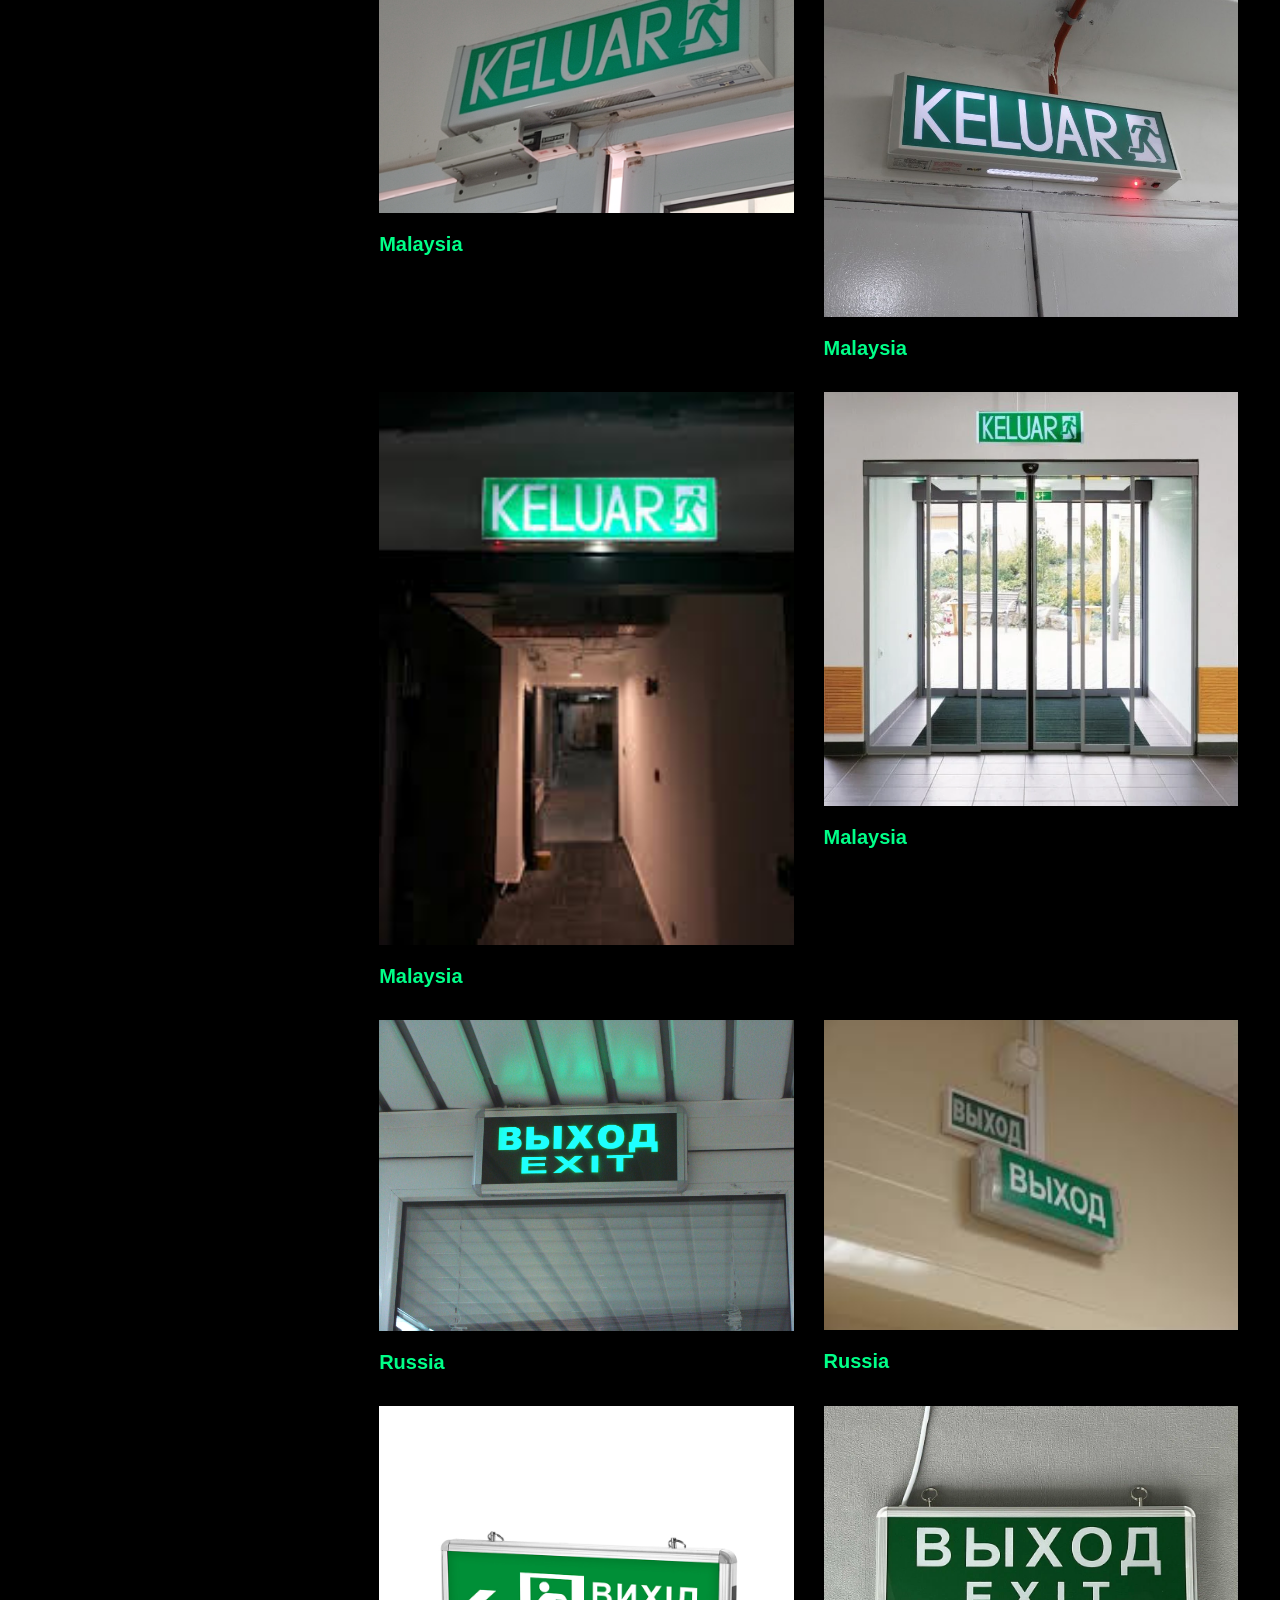
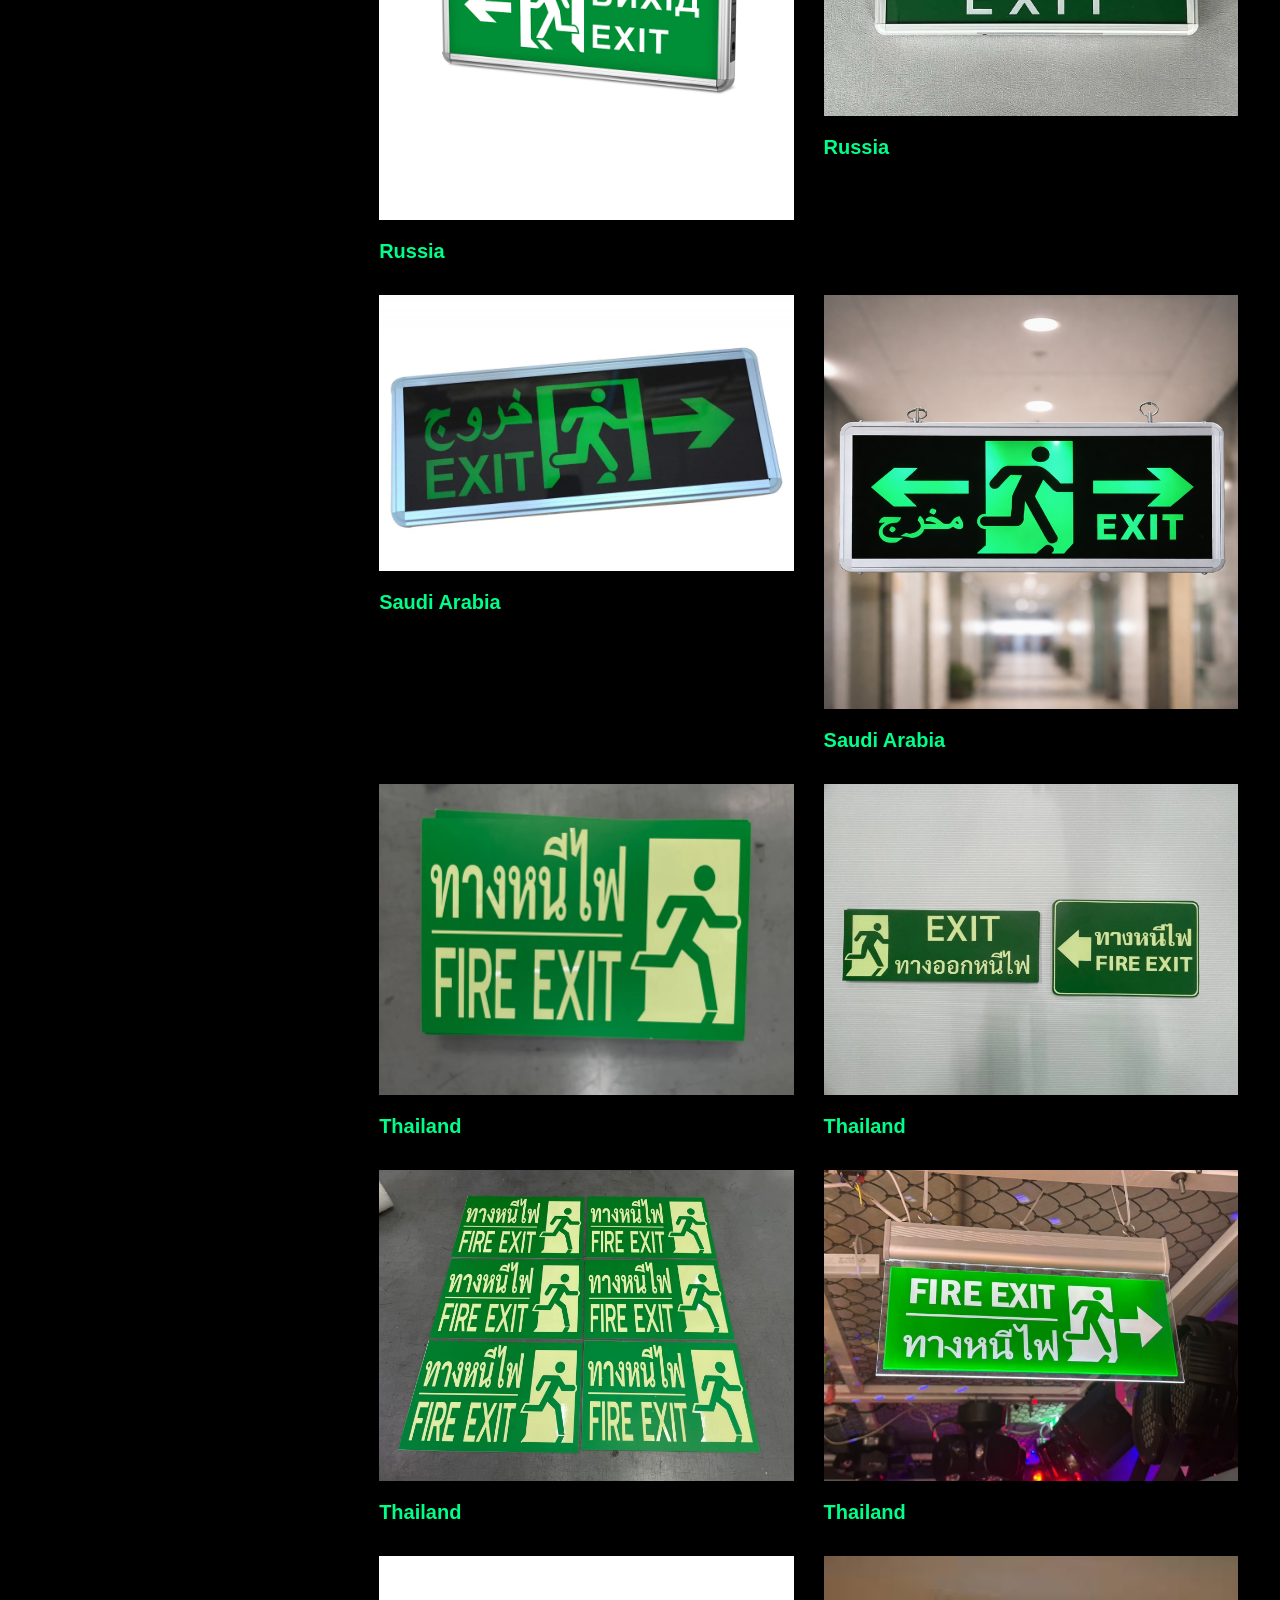
==== commit 04d3f11a: "Enhance HTML structure with main layout and sidebar Added a main layout with sidebar and content are" ====
--- a/index.html
+++ b/index.html
@@ -1,4 +1,3 @@
-
 <!doctype html>
 <html lang="de">
 <head>
@@ -14,10 +13,20 @@
 
 </head>
 
-
 <body>
 
-  <h1>It’s not a Basic Template</h1>
+    <div class="main-layout">
+        
+        <aside class="sidebar">
+            <h1 class="title">Every space has an EXIT...</h1>
+            <ul id="country-menu"></ul>
+        </aside>
+
+        <main class="content-area">
+            <div class="katalog-grid" id="katalog"></div>
+        </main>
+
+    </div>
 
 
 
@@ -31,3 +40,5 @@
 </html>
 
 
+
+
--- a/assets/css/screen.css
+++ b/assets/css/screen.css
@@ -25,15 +25,15 @@
 @font-face {
   font-family: 'Neue Haas Grotesk Text Pro';
   src: url('fonts/NeueHaasGroteskTextPro-Medium.woff2') format('woff2');
-  font-weight: 500; /* Medium */
+  font-weight: 500;
   font-style: normal;
 }
 
 @font-face {
   font-family: 'Neue Haas Grotesk Text Pro';
   src: url('fonts/NeueHaasGroteskTextPro-Bold.woff2') format('woff2');
-  font-weight: 700; /* Bold */
-  font-style: normal;
+  font-weight: 700;
+  font-style: bold;
 }
 
 * {
@@ -133,6 +133,14 @@
   transition: filter 0.3s ease;
 }
 
+.grid-container {
+    margin-top: 40px !important;
+}
+
+.title-bar, header {
+    margin-bottom: 40px !important;
+}
+
 .grid-item:hover img {
   filter: grayscale(0%);
 }
@@ -159,3 +167,113 @@
 .item-desc {
   color: #888888;
 }
+h1 {
+    margin-bottom: 100px;
+    font-family: 'NeueHaasGroteskTextPro-Bold', sans-serif; 
+    font-weight: 700; 
+    font-size: 32px; 
+    text-align:center;
+    margin-top: 40px;
+    margin-bottom: 40px;
+}
+
+.katalog-grid div {
+}
+.katalog-grid div {
+    font-size: 20px !important;   
+    font-weight: bold !important; 
+    color: #00FF88 !important;    
+    line-height: 1.4 !important;
+}
+
+
+.katalog-grid div br + text,
+.katalog-grid div br + span,
+.katalog-grid div:contains("undefined"),
+.katalog-grid div {
+
+}
+
+.katalog-grid div p:nth-of-type(2),
+.katalog-grid div span:nth-of-type(2) {
+    display: none !important;
+}
+
+.katalog-grid {
+    margin-top: 40px;
+}
+.main-layout {
+    display: flex;
+    align-items: flex-start;
+    max-width: 1600px;
+    margin: 0 auto;
+    padding: 60px 40px;
+    gap: 50px;
+}
+
+.sidebar {
+    width: 25%;
+    position: sticky;
+    top: 60px; 
+    height: calc(100vh - 120px);
+    overflow-y: auto;
+    padding-right: 20px;
+}
+
+.sidebar::-webkit-scrollbar {
+    width: 0px;
+}
+
+.sidebar .title {
+    font-size: 24px;          
+    font-weight: 800;         
+    line-height: 1.4;
+    text-transform: none;     
+    letter-spacing: 0em;      
+    margin-bottom: 40px;      
+    text-align: left;
+    white-space: nowrap;      
+}
+#country-menu {
+    list-style: none;
+    padding: 0;
+    margin: 0;
+}
+
+.menu-item {
+    font-size: 14px;
+    letter-spacing: 0.05em;
+    text-transform: uppercase;
+    cursor: pointer;
+    padding: 6px 0;
+    color: #666666; 
+    transition: color 0.15s ease;
+}
+
+
+.menu-item:hover, 
+.menu-item.active {
+    color: #00FF88; 
+    font-weight: bold;
+}
+
+.content-area {
+    width: 75%;
+}
+
+.katalog-grid {
+    display: grid;
+    grid-template-columns: repeat(auto-fill, minmax(280px, 1fr));
+    gap: 30px;
+}
+
+.card-title {
+    font-size: 14px;
+    font-weight: bold;
+    color: #ffffff;
+    margin-top: 10px;
+}
+
+.card-author {
+    display: none; 
+}
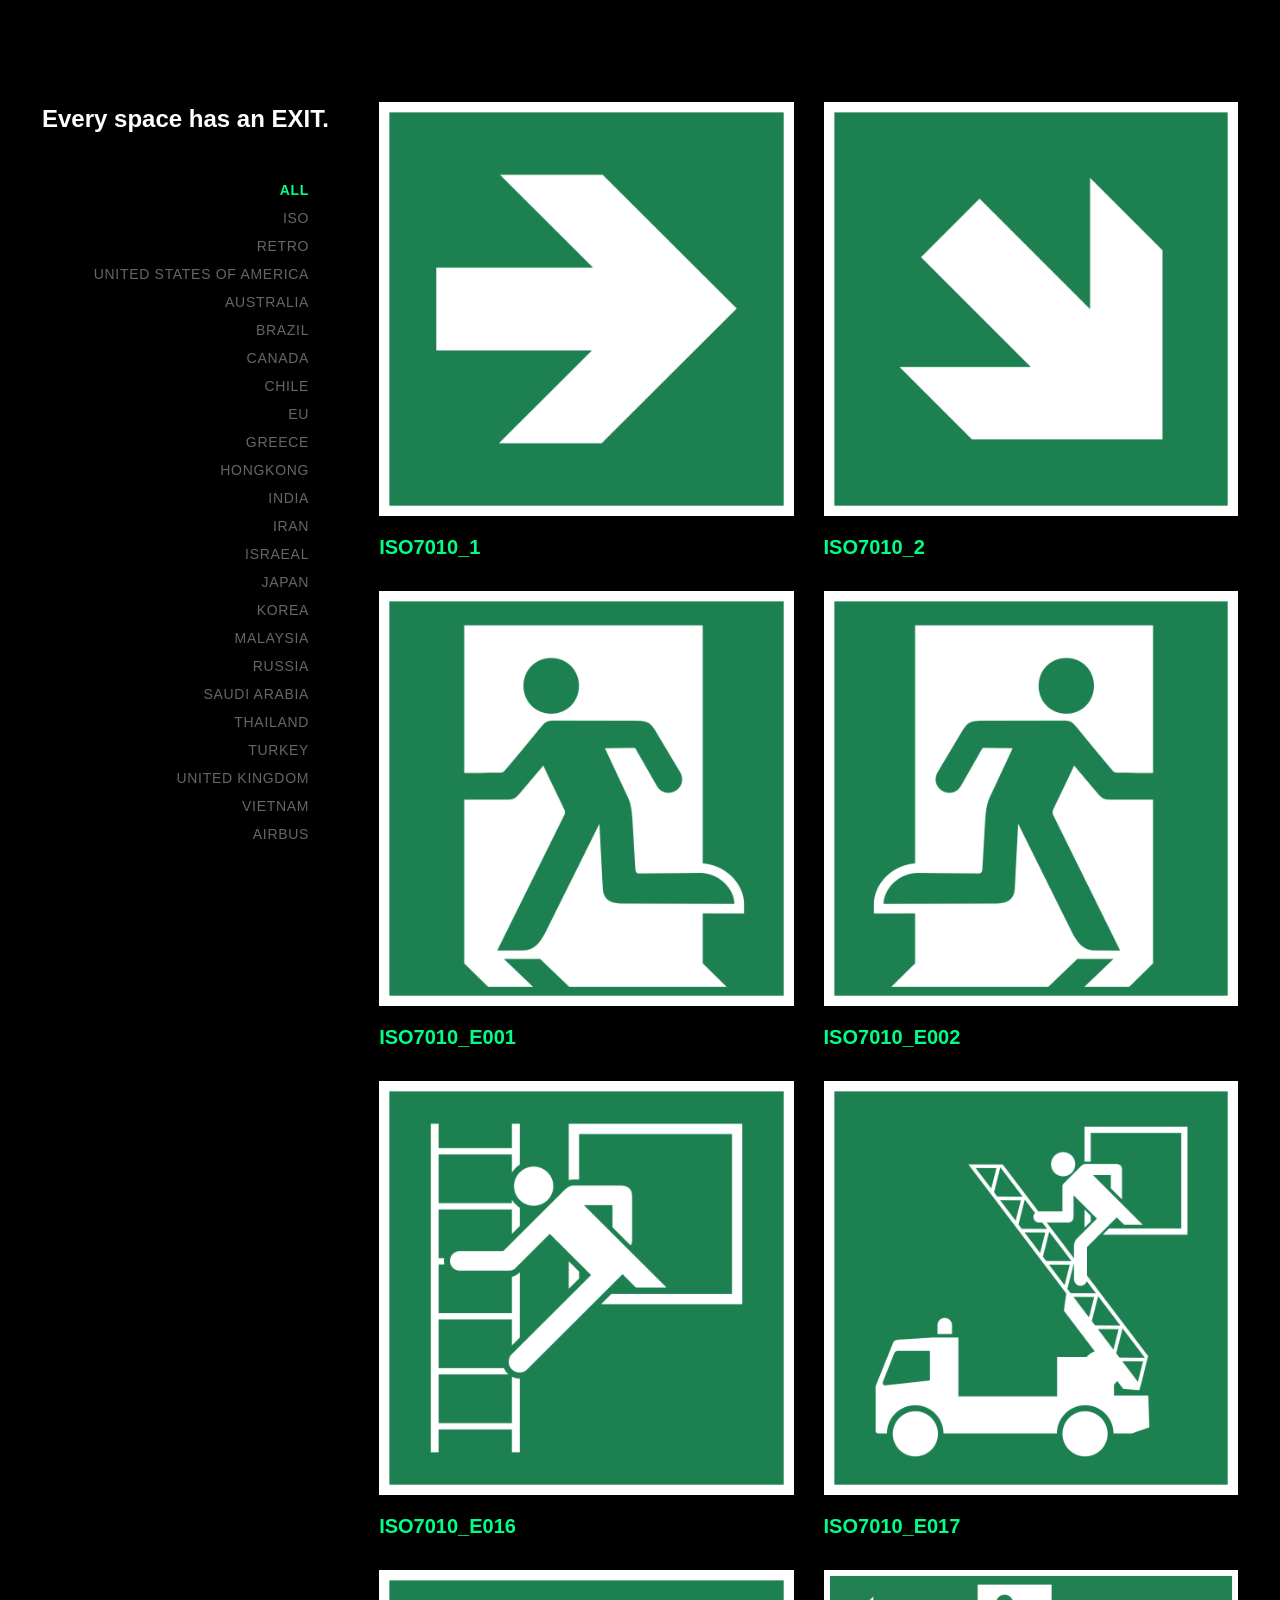
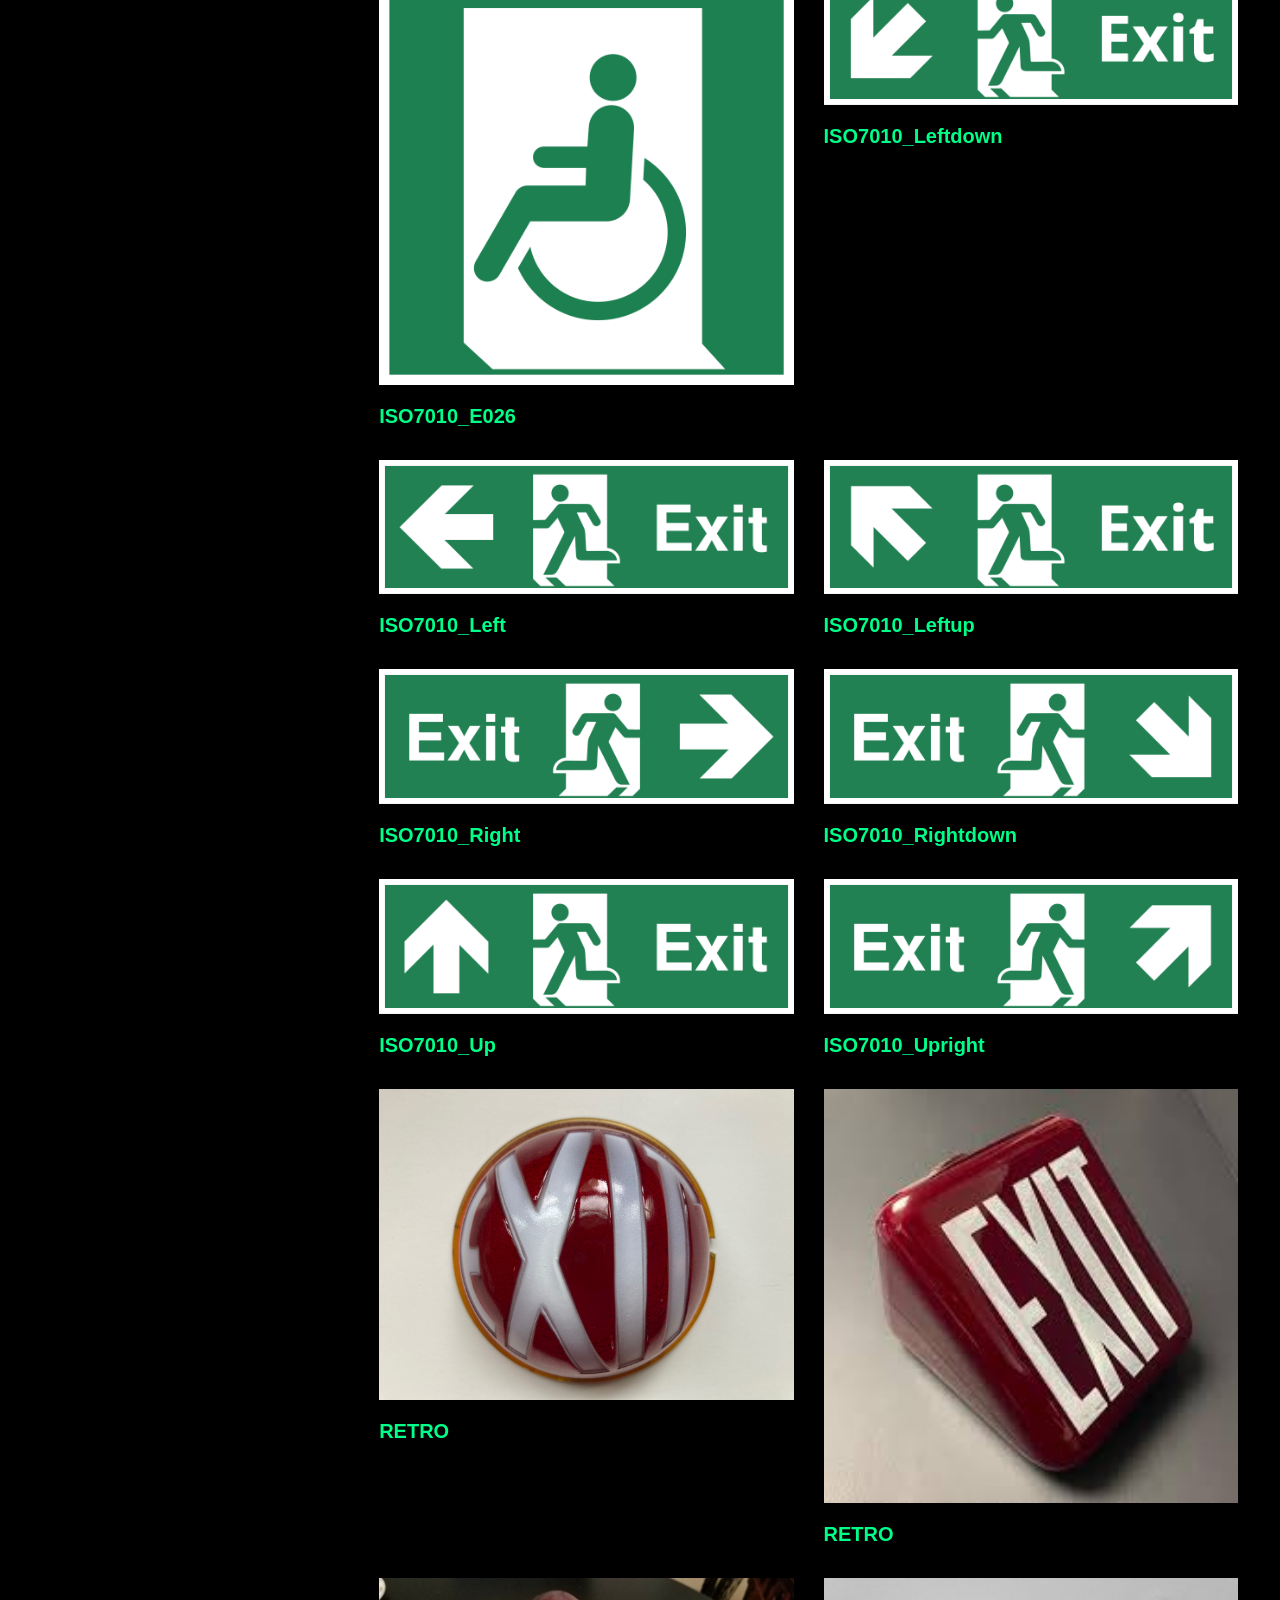
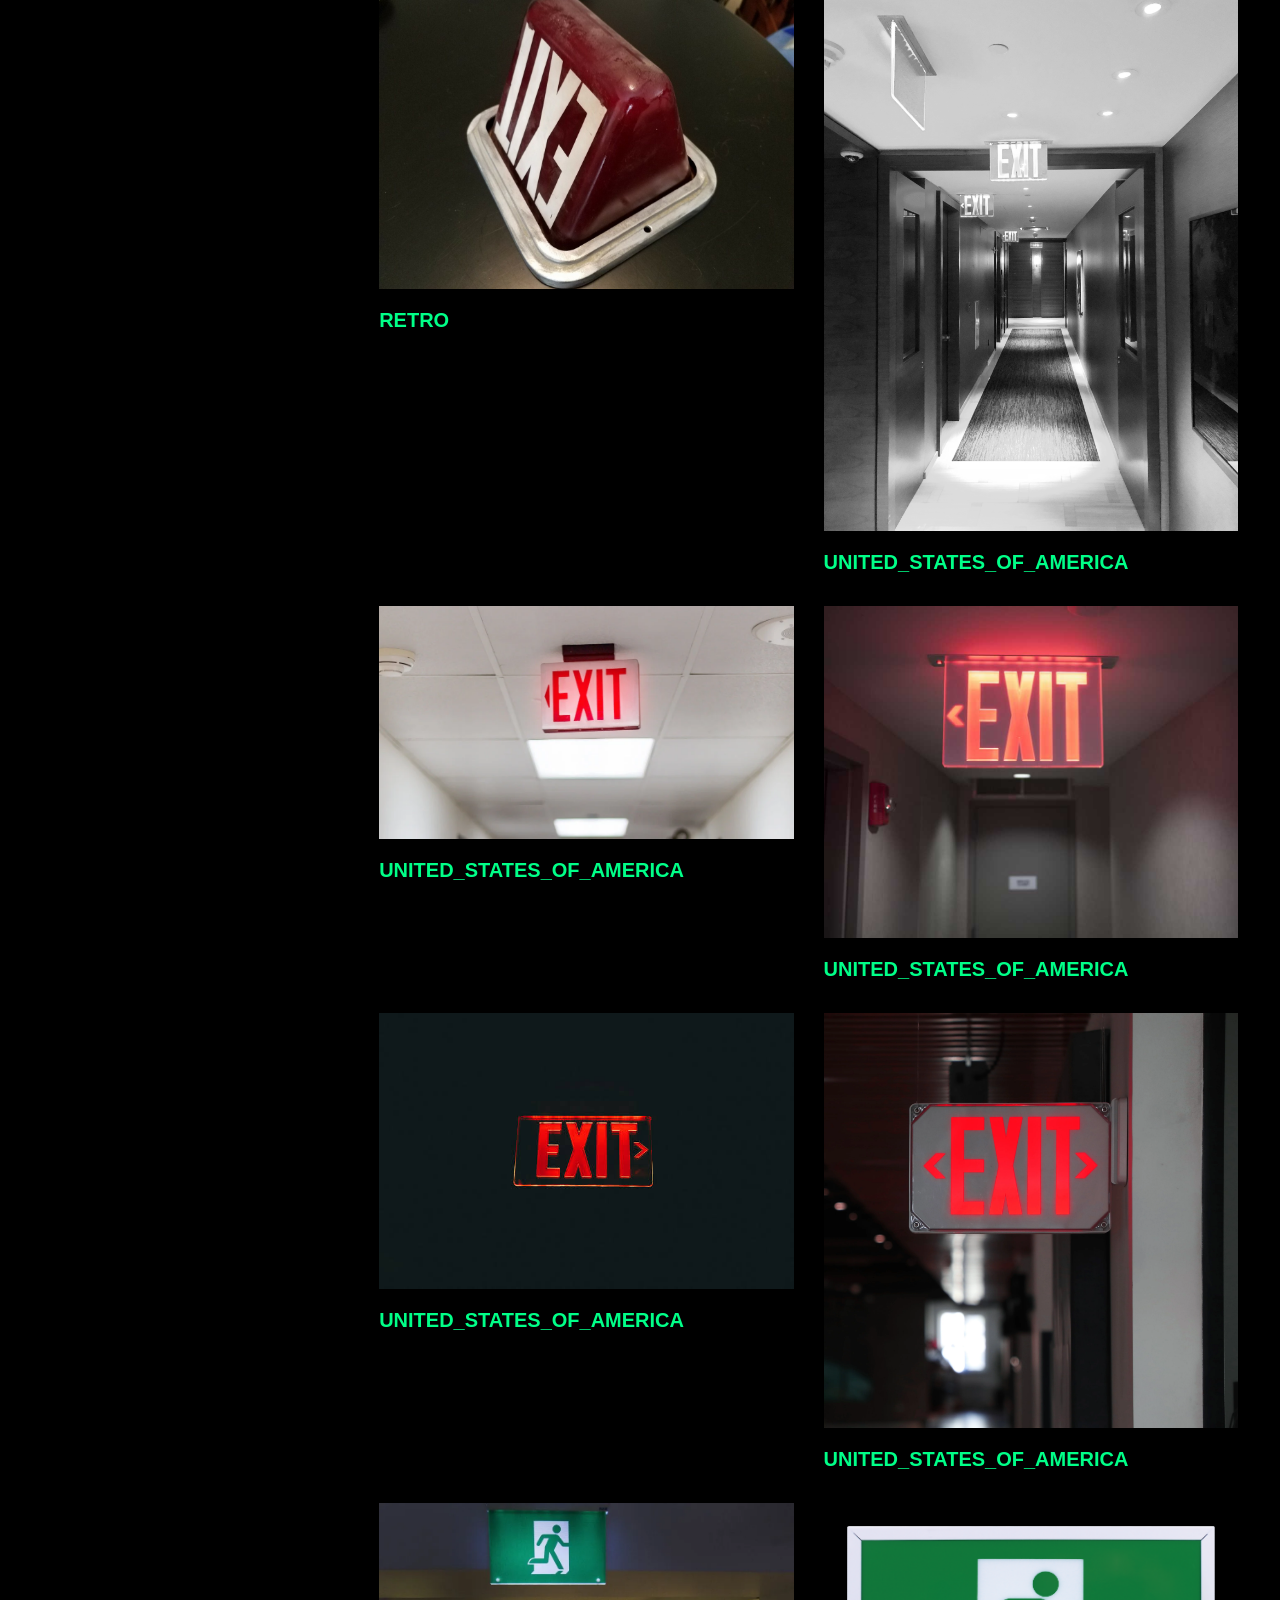
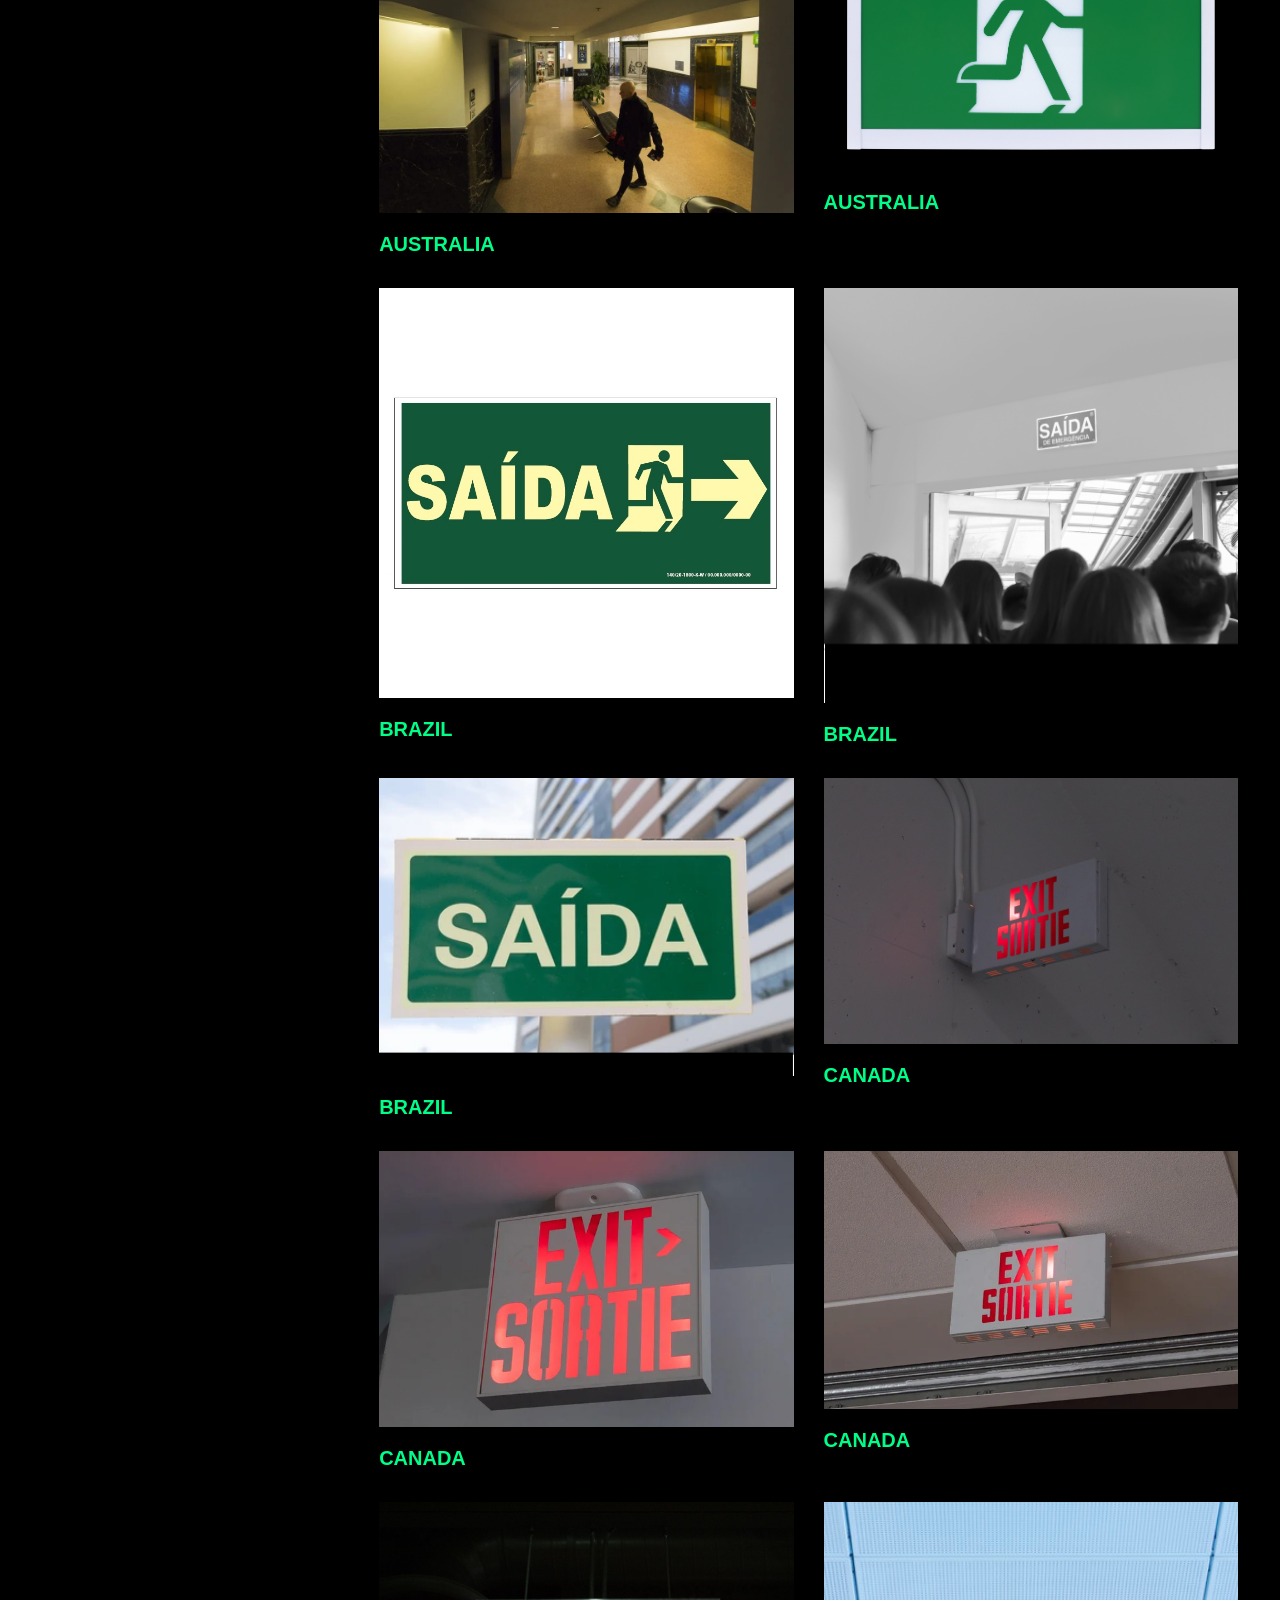
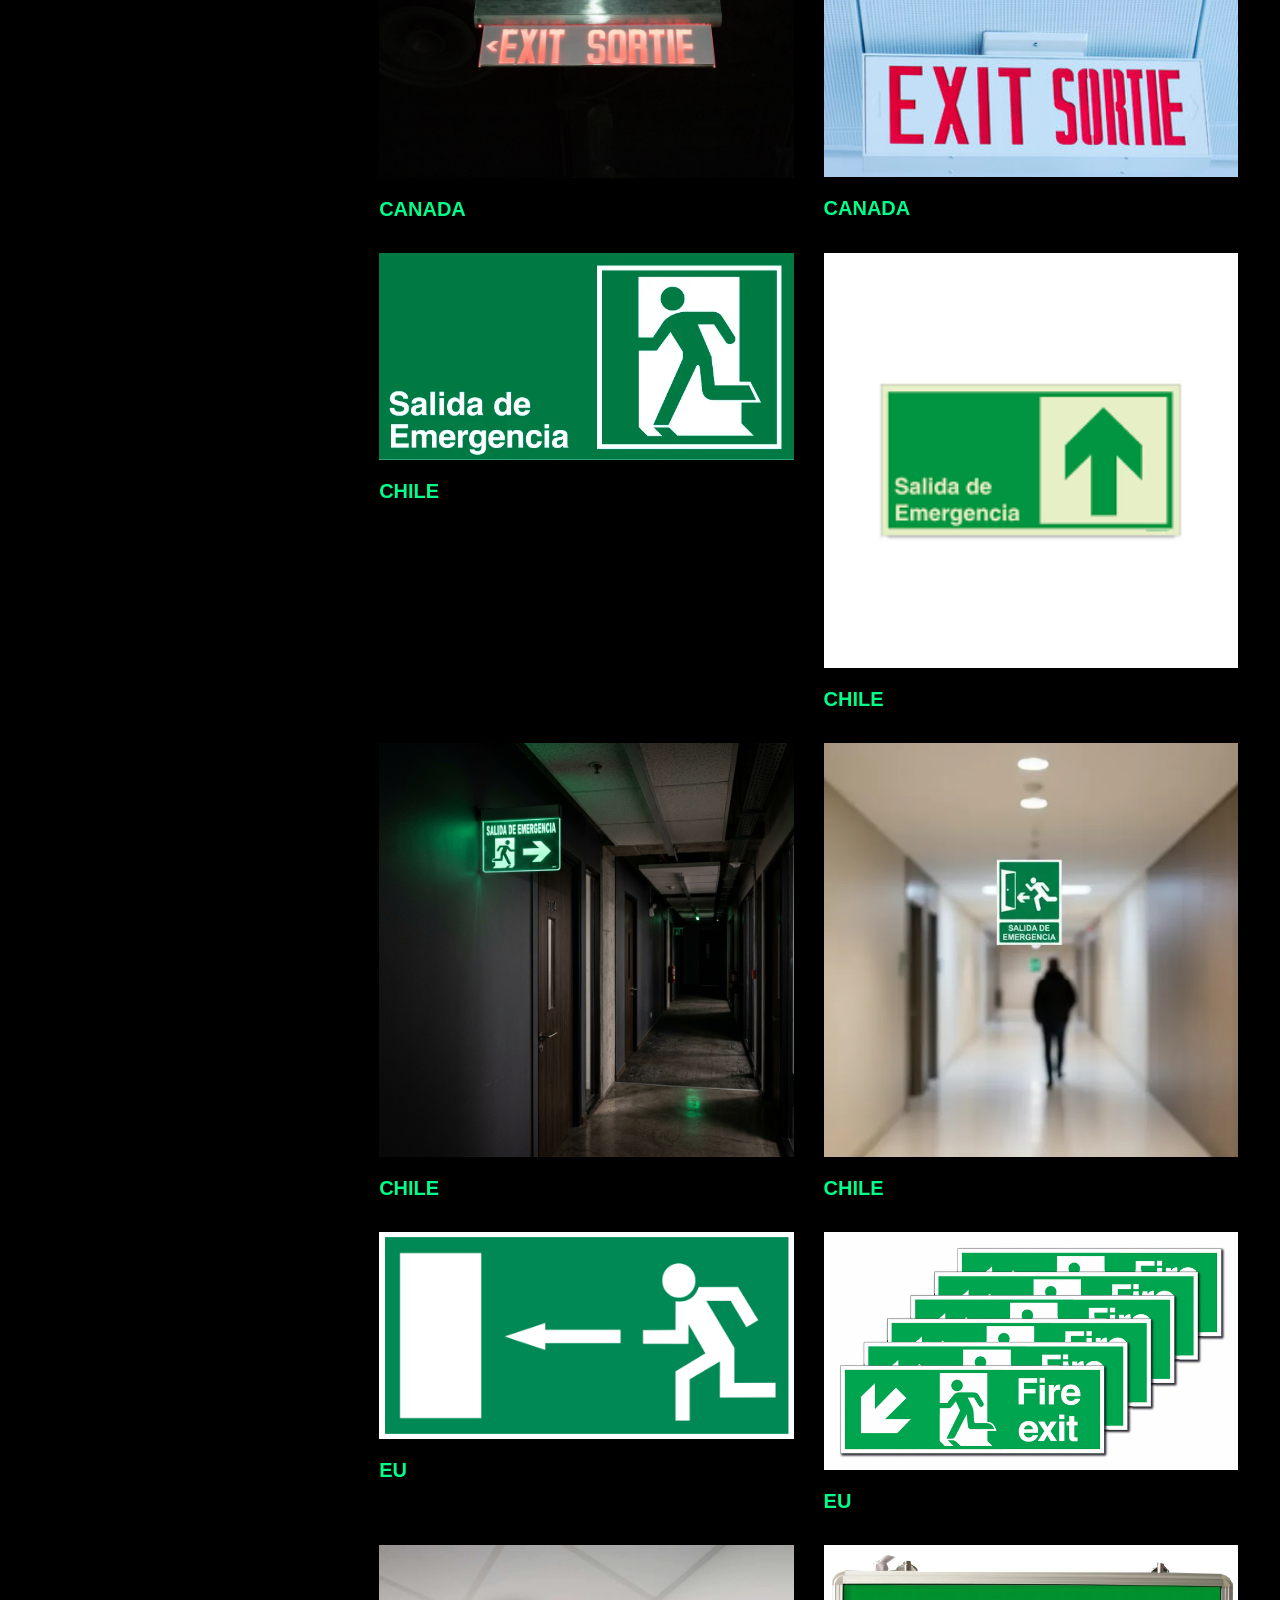
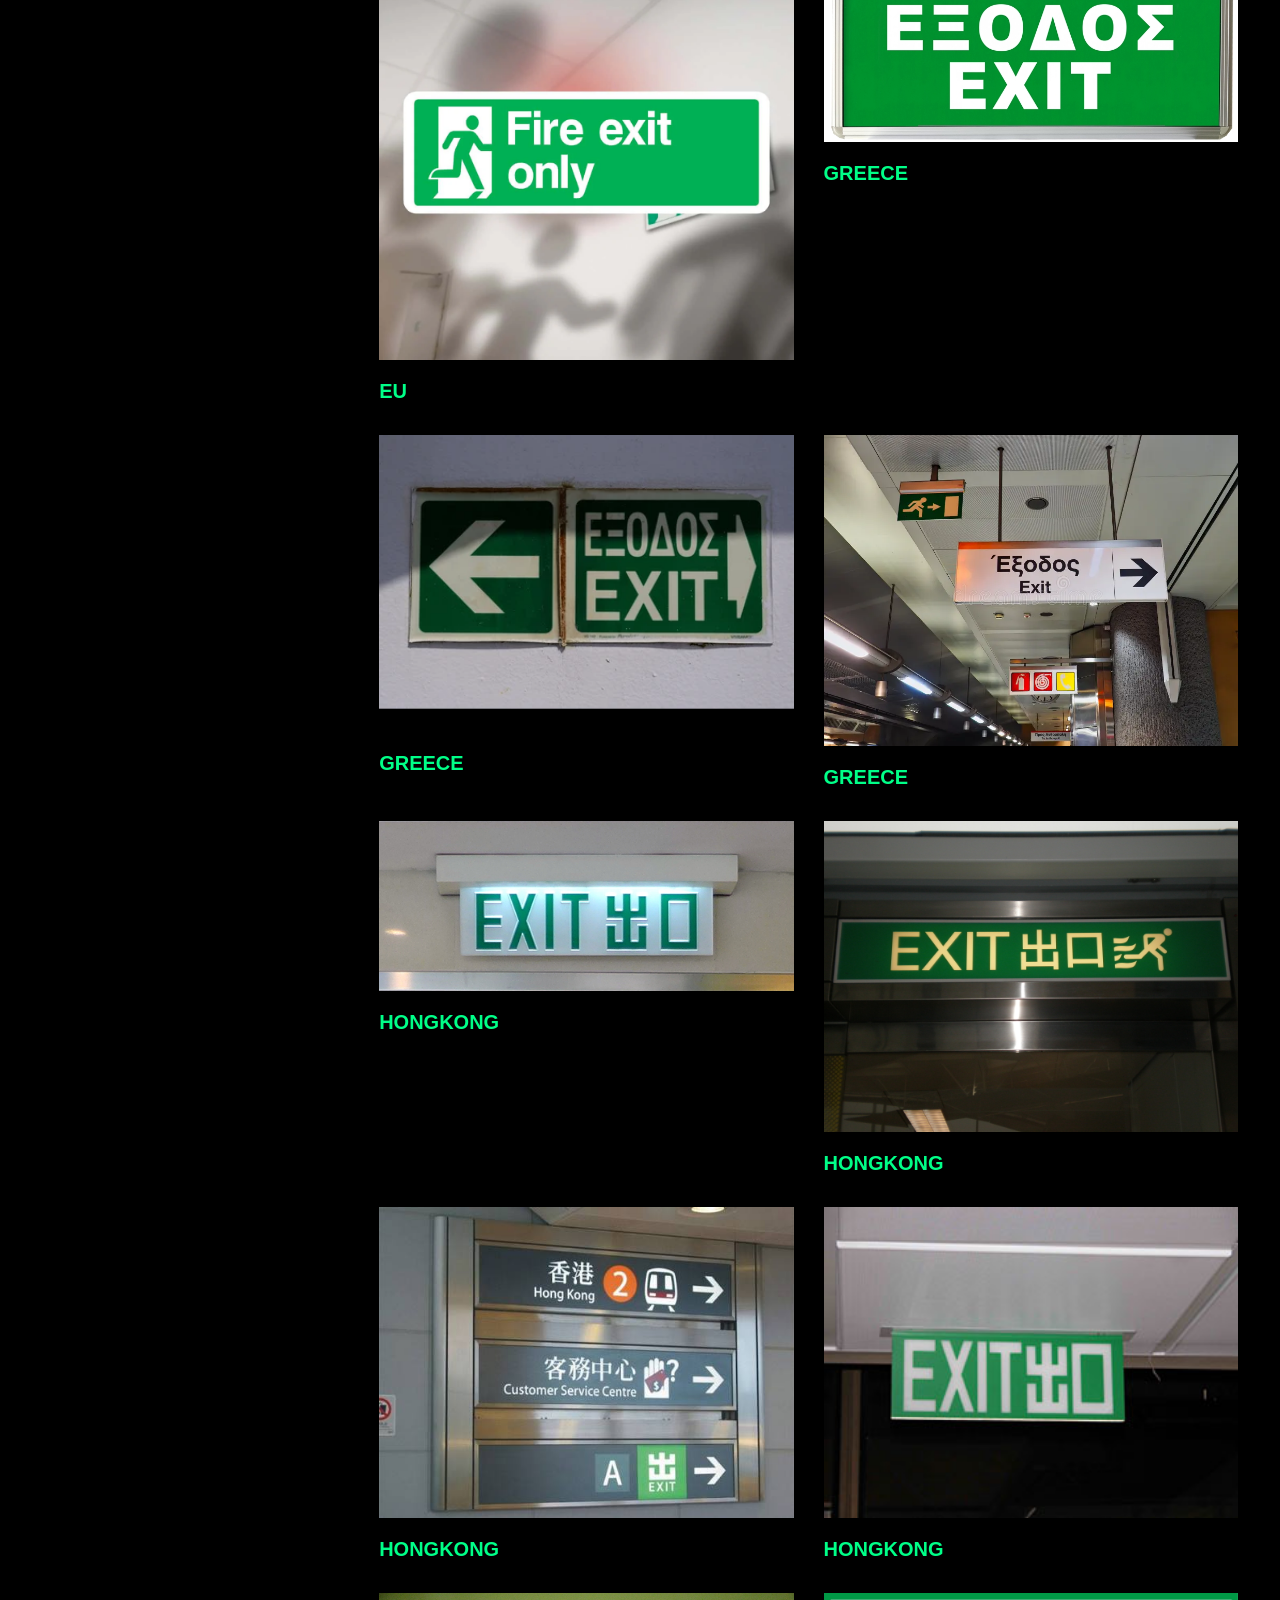
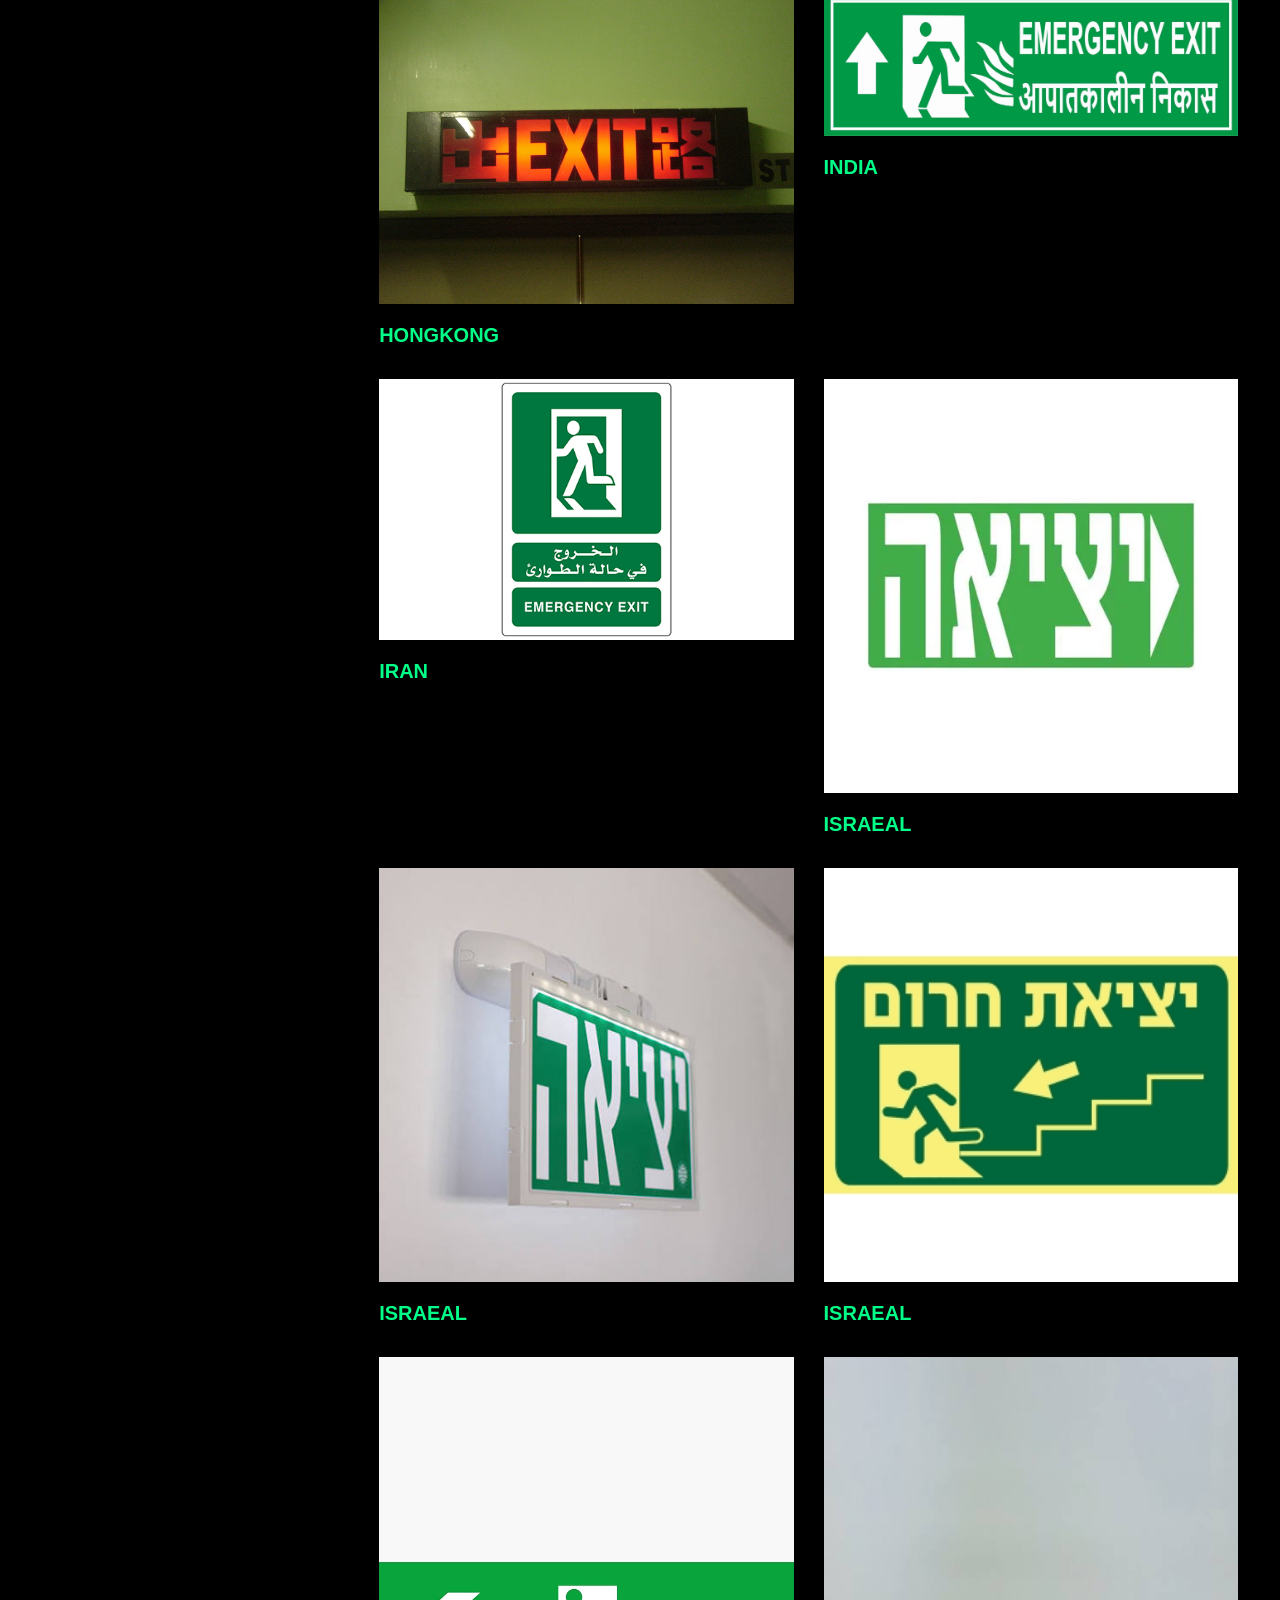
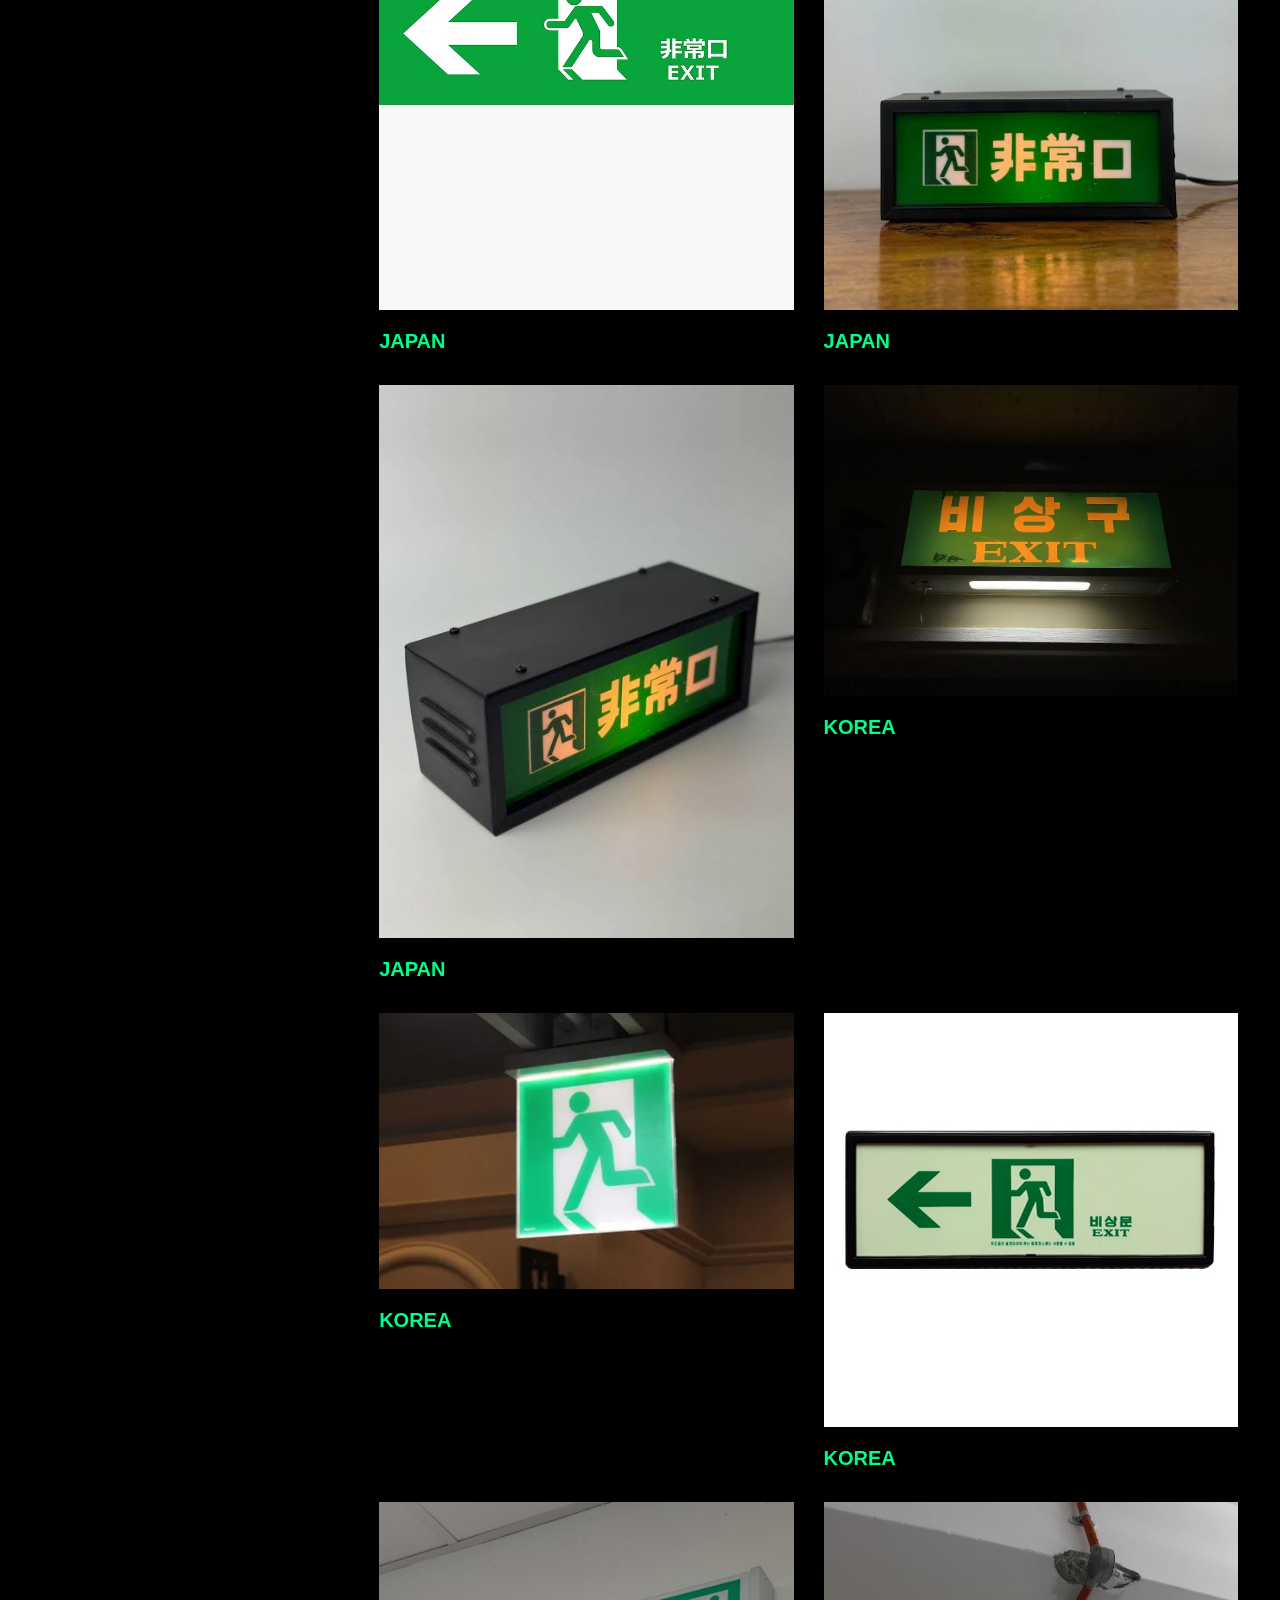
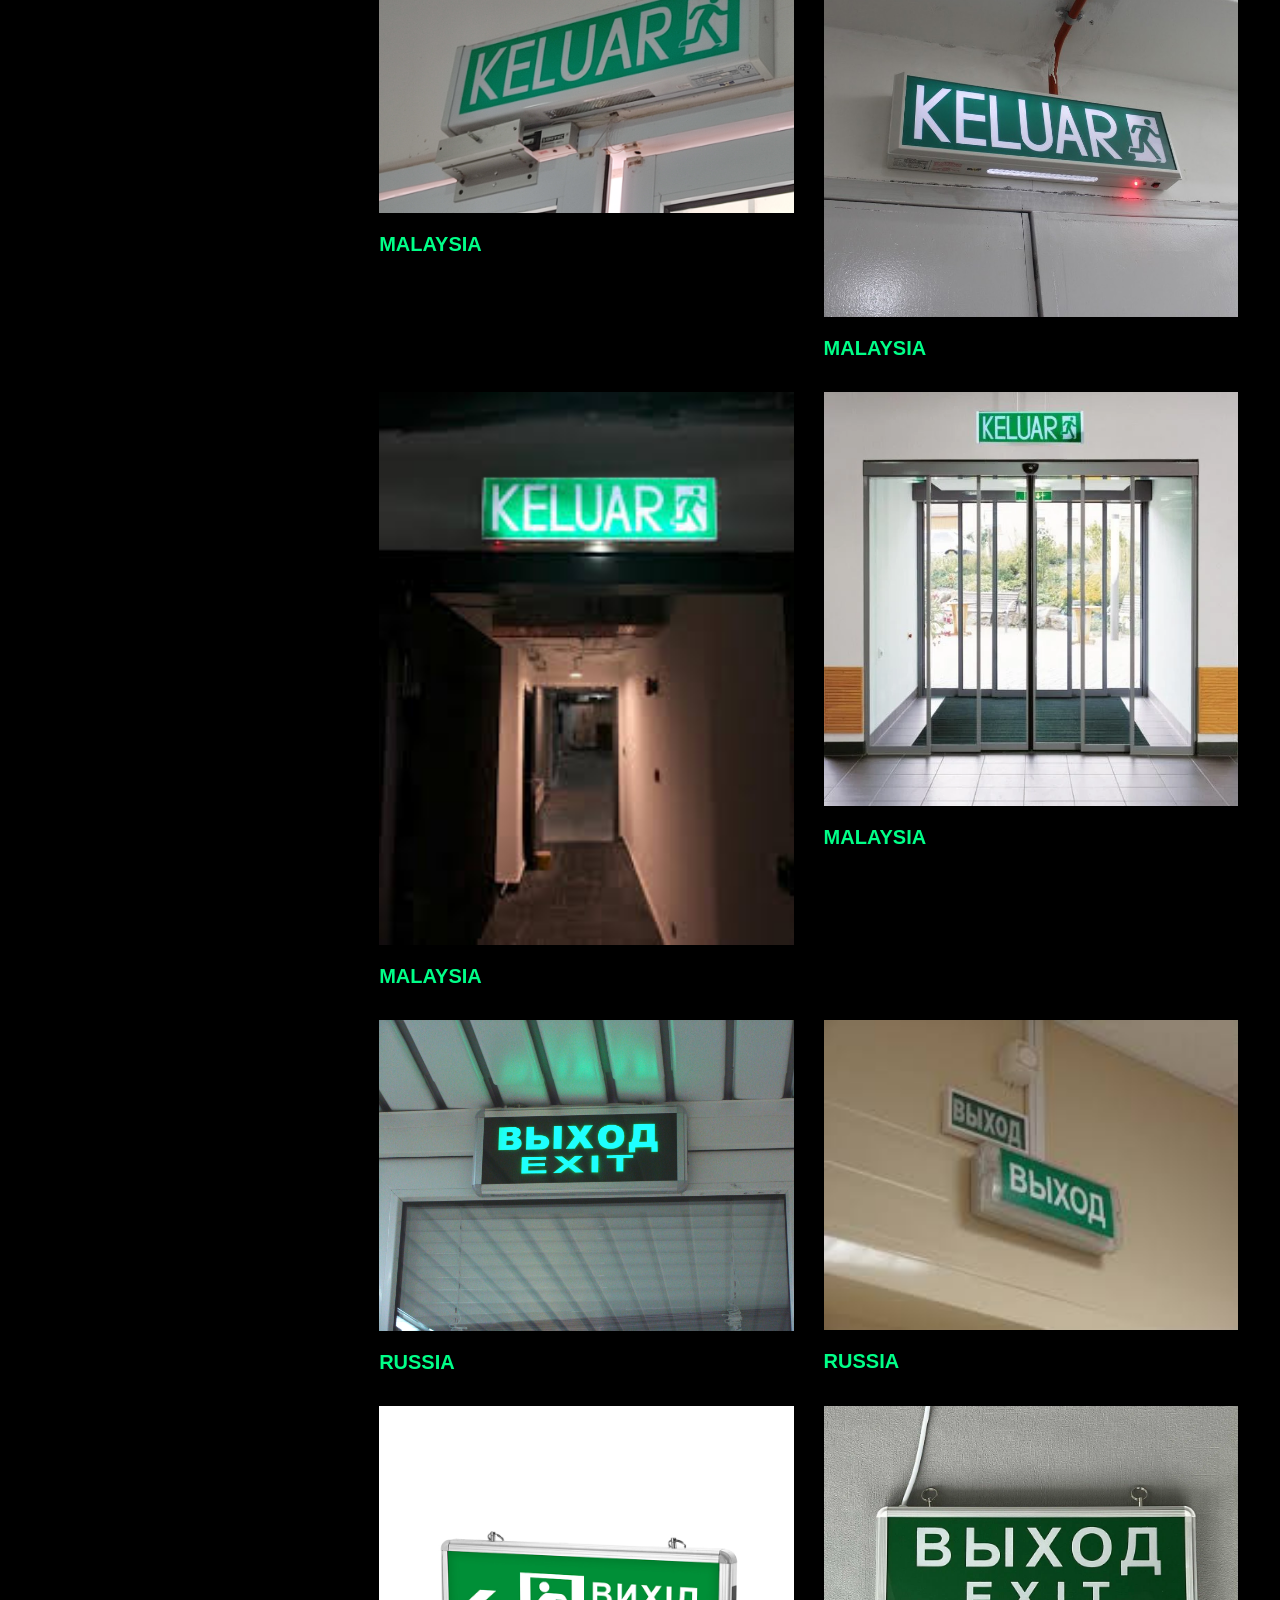
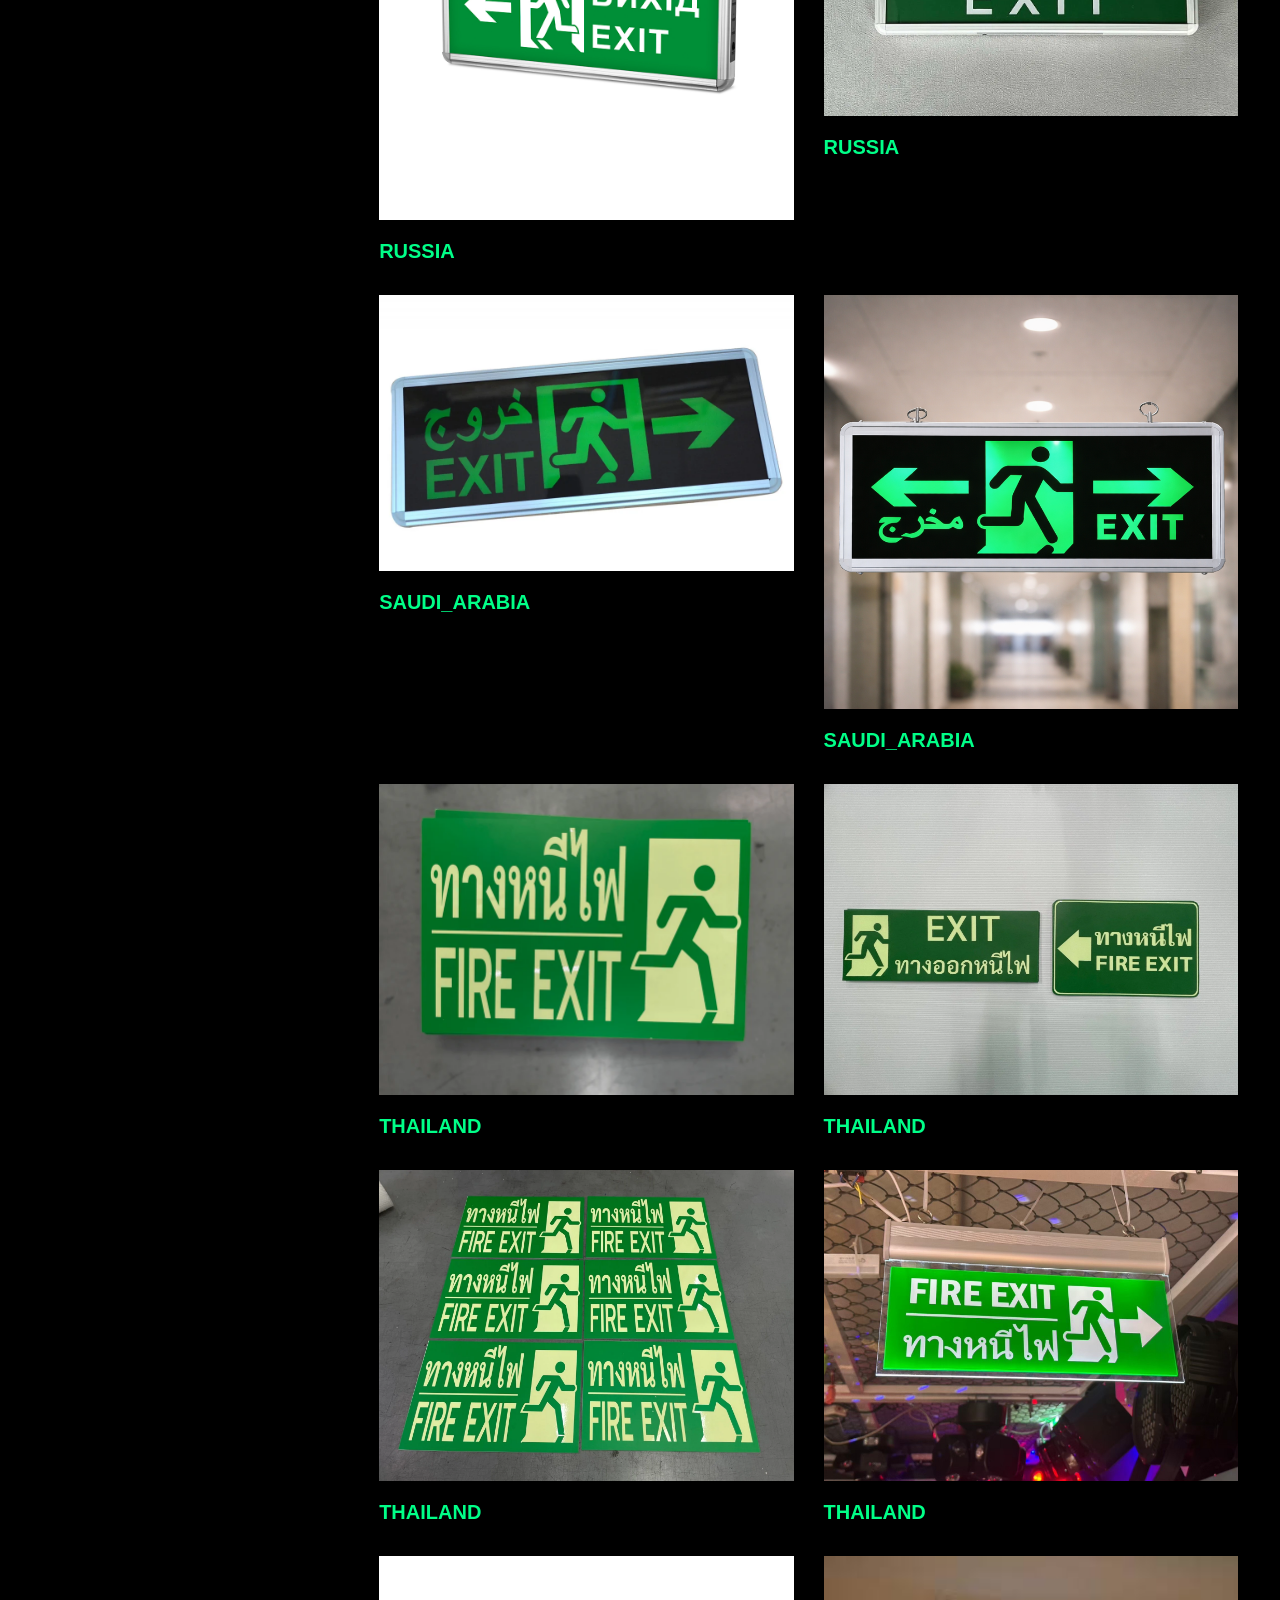
==== commit da33591c: "Update index.html" ====
--- a/index.html
+++ b/index.html
@@ -3,7 +3,7 @@
 <head>
   <meta charset="utf-8">
   <meta name="viewport" content="width=device-width, initial-scale=1.0">
-  <title>Basic Template</title>
+  <title>Every space has an EXIT...</title>
 
   <link rel="stylesheet" href="/assets/css/fonts.css">
   <link rel="stylesheet" href="/assets/css/screen.css">
